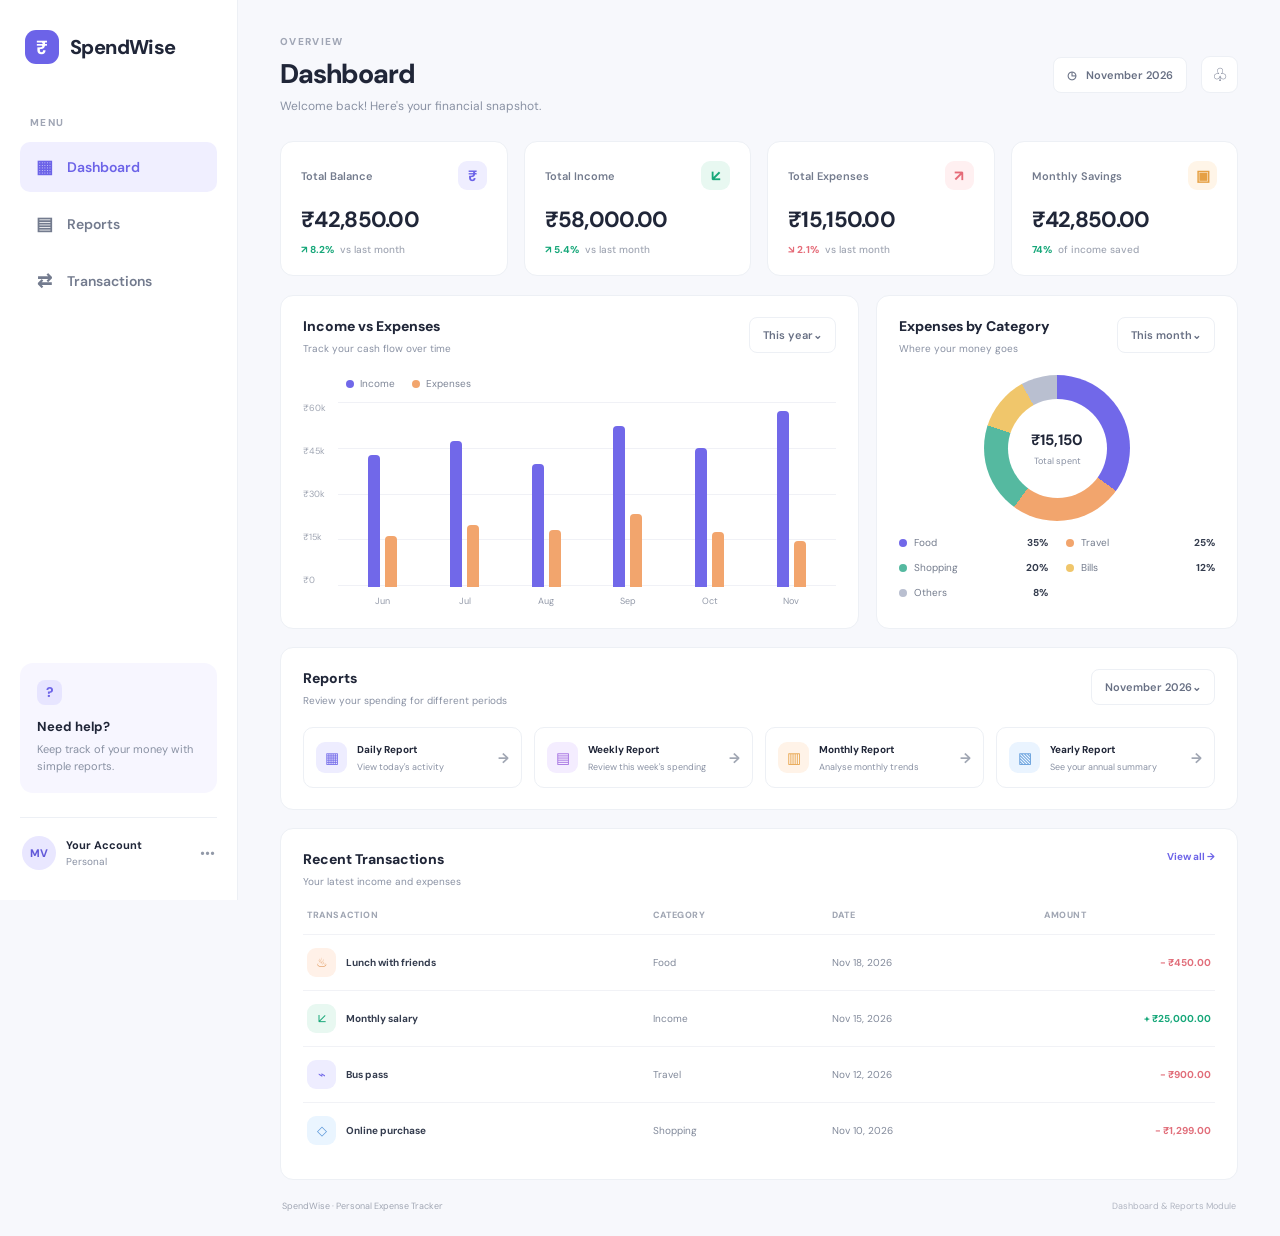
==== index.html @ 4d380991 "Mithun" ====
<!DOCTYPE html>
<html lang="en">
<head>
  <meta charset="UTF-8">
  <meta name="viewport" content="width=device-width, initial-scale=1.0">
  <title>Expense Tracker | Dashboard & Reports</title>
  <link rel="stylesheet" href="style.css">
</head>
<body>
  <div class="app">
    <aside class="sidebar">
      <div class="brand"><span class="brand-mark">₹</span><span>SpendWise</span></div>
      <p class="menu-label">MENU</p>
      <nav>
        <a class="nav-link active" href="#dashboard"><span>▦</span> Dashboard</a>
        <a class="nav-link" href="#reports"><span>▤</span> Reports</a>
        <a class="nav-link" href="#transactions"><span>⇄</span> Transactions</a>
      </nav>
      <div class="sidebar-bottom">
        <div class="help-card">
          <div class="help-icon">?</div>
          <strong>Need help?</strong>
          <p>Keep track of your money with simple reports.</p>
        </div>
        <div class="profile">
          <div class="avatar">MV</div>
          <div><strong>Your Account</strong><small>Personal</small></div>
          <span class="dots">•••</span>
        </div>
      </div>
    </aside>

    <main class="main" id="dashboard">
      <header class="topbar">
        <div>
          <p class="eyebrow">OVERVIEW</p>
          <h1>Dashboard</h1>
          <p class="subheading">Welcome back! Here's your financial snapshot.</p>
        </div>
        <div class="top-actions">
          <span class="date-chip">◷ &nbsp; November 2026</span>
          <div class="notification">♧</div>
        </div>
      </header>

      <section class="summary-grid">
        <article class="summary-card balance-card">
          <div class="card-heading"><span>Total Balance</span><span class="card-icon">₹</span></div>
          <h2>₹42,850.00</h2>
          <p class="positive">↗ 8.2% <span>vs last month</span></p>
        </article>
        <article class="summary-card">
          <div class="card-heading"><span>Total Income</span><span class="card-icon income-icon">↙</span></div>
          <h2>₹58,000.00</h2>
          <p class="positive">↗ 5.4% <span>vs last month</span></p>
        </article>
        <article class="summary-card">
          <div class="card-heading"><span>Total Expenses</span><span class="card-icon expense-icon">↗</span></div>
          <h2>₹15,150.00</h2>
          <p class="negative">↘ 2.1% <span>vs last month</span></p>
        </article>
        <article class="summary-card">
          <div class="card-heading"><span>Monthly Savings</span><span class="card-icon savings-icon">▣</span></div>
          <h2>₹42,850.00</h2>
          <p class="positive">74% <span>of income saved</span></p>
        </article>
      </section>

      <section class="content-grid">
        <article class="panel chart-panel">
          <div class="panel-header">
            <div><h3>Income vs Expenses</h3><p>Track your cash flow over time</p></div>
            <span class="select-chip">This year⌄</span>
          </div>
          <div class="legend"><span><i class="legend-dot income-dot"></i> Income</span><span><i class="legend-dot expense-dot"></i> Expenses</span></div>
          <div class="bar-chart" aria-label="Example monthly income and expenses bar chart">
            <div class="y-labels"><span>₹60k</span><span>₹45k</span><span>₹30k</span><span>₹15k</span><span>₹0</span></div>
            <div class="plot">
              <div class="grid-lines"><i></i><i></i><i></i><i></i><i></i></div>
              <div class="bars">
                <div class="month"><div class="bar-pair"><b style="height:72%"></b><b class="expense-bar" style="height:28%"></b></div><small>Jun</small></div>
                <div class="month"><div class="bar-pair"><b style="height:80%"></b><b class="expense-bar" style="height:34%"></b></div><small>Jul</small></div>
                <div class="month"><div class="bar-pair"><b style="height:67%"></b><b class="expense-bar" style="height:31%"></b></div><small>Aug</small></div>
                <div class="month"><div class="bar-pair"><b style="height:88%"></b><b class="expense-bar" style="height:40%"></b></div><small>Sep</small></div>
                <div class="month"><div class="bar-pair"><b style="height:76%"></b><b class="expense-bar" style="height:30%"></b></div><small>Oct</small></div>
                <div class="month"><div class="bar-pair"><b style="height:96%"></b><b class="expense-bar" style="height:25%"></b></div><small>Nov</small></div>
              </div>
            </div>
          </div>
        </article>

        <article class="panel category-panel" id="reports">
          <div class="panel-header"><div><h3>Expenses by Category</h3><p>Where your money goes</p></div><span class="select-chip">This month⌄</span></div>
          <div class="donut-wrap"><div class="donut"><div class="donut-center"><strong>₹15,150</strong><small>Total spent</small></div></div></div>
          <div class="category-list">
            <div><span><i class="category-dot food"></i> Food</span><strong>35%</strong></div>
            <div><span><i class="category-dot travel"></i> Travel</span><strong>25%</strong></div>
            <div><span><i class="category-dot shopping"></i> Shopping</span><strong>20%</strong></div>
            <div><span><i class="category-dot bills"></i> Bills</span><strong>12%</strong></div>
            <div><span><i class="category-dot other"></i> Others</span><strong>8%</strong></div>
          </div>
        </article>
      </section>

      <section class="panel reports-panel">
        <div class="panel-header">
          <div><h3>Reports</h3><p>Review your spending for different periods</p></div>
          <span class="select-chip">November 2026⌄</span>
        </div>
        <div class="report-grid">
          <div class="report-card"><span class="report-symbol">▦</span><div><strong>Daily Report</strong><small>View today's activity</small></div><b>→</b></div>
          <div class="report-card"><span class="report-symbol purple">▤</span><div><strong>Weekly Report</strong><small>Review this week's spending</small></div><b>→</b></div>
          <div class="report-card"><span class="report-symbol orange">▥</span><div><strong>Monthly Report</strong><small>Analyse monthly trends</small></div><b>→</b></div>
          <div class="report-card"><span class="report-symbol blue">▧</span><div><strong>Yearly Report</strong><small>See your annual summary</small></div><b>→</b></div>
        </div>
      </section>

      <section class="panel transactions-panel" id="transactions">
        <div class="panel-header">
          <div><h3>Recent Transactions</h3><p>Your latest income and expenses</p></div>
          <a href="#transactions" class="view-all">View all →</a>
        </div>
        <div class="transaction-table">
          <div class="table-row table-head"><span>TRANSACTION</span><span>CATEGORY</span><span>DATE</span><span>AMOUNT</span></div>
          <div class="table-row"><span class="transaction-name"><i class="transaction-icon food-bg">♨</i><b>Lunch with friends</b></span><span>Food</span><span>Nov 18, 2026</span><strong class="amount-out">- ₹450.00</strong></div>
          <div class="table-row"><span class="transaction-name"><i class="transaction-icon income-bg">↙</i><b>Monthly salary</b></span><span>Income</span><span>Nov 15, 2026</span><strong class="amount-in">+ ₹25,000.00</strong></div>
          <div class="table-row"><span class="transaction-name"><i class="transaction-icon travel-bg">⌁</i><b>Bus pass</b></span><span>Travel</span><span>Nov 12, 2026</span><strong class="amount-out">- ₹900.00</strong></div>
          <div class="table-row"><span class="transaction-name"><i class="transaction-icon shopping-bg">◇</i><b>Online purchase</b></span><span>Shopping</span><span>Nov 10, 2026</span><strong class="amount-out">- ₹1,299.00</strong></div>
        </div>
      </section>
      <footer>SpendWise · Personal Expense Tracker <span>Dashboard & Reports Module</span></footer>
    </main>
  </div>
</body>
</html>
---- style.css ----
@import url('https://fonts.googleapis.com/css2?family=DM+Sans:wght@400;500;600;700;800&display=swap');
:root{--ink:#202638;--muted:#8991a3;--line:#edf0f5;--purple:#6c63e8;--green:#16a779;--red:#e56b78;--bg:#f7f8fc}
*{box-sizing:border-box}body{margin:0;background:var(--bg);color:var(--ink);font-family:'DM Sans',Arial,sans-serif;font-size:14px}.app{min-height:100vh}.sidebar{position:fixed;inset:0 auto 0 0;width:238px;background:#fff;border-right:1px solid var(--line);padding:30px 20px;display:flex;flex-direction:column;z-index:2}.brand{display:flex;align-items:center;gap:11px;font-size:20px;font-weight:800;letter-spacing:-.6px;margin:0 0 52px 5px}.brand-mark{display:grid;place-items:center;width:34px;height:34px;border-radius:11px;background:#6c63e8;color:white;font-size:19px}.menu-label,.eyebrow{font-size:10px;font-weight:800;letter-spacing:1.3px;color:#a0a6b5}.menu-label{margin:0 0 13px 10px}.sidebar nav{display:grid;gap:7px}.nav-link{display:flex;align-items:center;gap:13px;padding:13px 14px;border-radius:10px;text-decoration:none;color:#737b8e;font-weight:600}.nav-link span{font-size:18px;width:20px;text-align:center}.nav-link.active{background:#f0efff;color:var(--purple)}.sidebar-bottom{margin-top:auto}.help-card{background:#f7f6ff;border-radius:13px;padding:17px;margin-bottom:24px}.help-icon{width:25px;height:25px;border-radius:8px;background:#e7e5ff;color:var(--purple);display:grid;place-items:center;font-weight:800;margin-bottom:12px}.help-card strong{font-size:13px}.help-card p{font-size:11px;color:var(--muted);line-height:1.6;margin:6px 0 0}.profile{display:flex;align-items:center;gap:10px;border-top:1px solid var(--line);padding:18px 2px 0}.avatar{width:34px;height:34px;background:#e9e7ff;color:#6259d9;border-radius:50%;display:grid;place-items:center;font-weight:800;font-size:11px}.profile strong,.profile small{display:block}.profile strong{font-size:11px}.profile small{font-size:10px;color:var(--muted);margin-top:3px}.dots{margin-left:auto;color:#9299a8}.main{margin-left:238px;padding:35px 42px 24px;max-width:1600px}.topbar{display:flex;justify-content:space-between;align-items:center;margin-bottom:27px}.eyebrow{margin:0 0 8px}.topbar h1{font-size:27px;letter-spacing:-1px;margin:0;font-weight:800}.subheading,.panel-header p{color:var(--muted);font-size:12px;margin:7px 0 0}.top-actions{display:flex;align-items:center;gap:14px}.date-chip,.select-chip{background:#fff;border:1px solid var(--line);border-radius:8px;padding:10px 13px;color:#687084;font-size:11px;font-weight:600}.notification{height:37px;width:37px;border:1px solid var(--line);background:white;border-radius:9px;display:grid;place-items:center;font-size:18px;color:#697187}.summary-grid{display:grid;grid-template-columns:repeat(4,1fr);gap:16px;margin-bottom:19px}.summary-card,.panel{background:#fff;border:1px solid var(--line);border-radius:13px}.summary-card{padding:19px 20px;min-width:0}.card-heading{display:flex;justify-content:space-between;align-items:center;color:#737b8d;font-size:11px;font-weight:600}.card-icon{display:grid;place-items:center;width:29px;height:29px;border-radius:9px;background:#efeeff;color:var(--purple);font-size:15px;font-weight:800}.income-icon{background:#e8f8f1;color:#18a779}.expense-icon{background:#fff0f1;color:#e56b78}.savings-icon{background:#fff5e8;color:#e6a044}.summary-card h2{font-size:22px;letter-spacing:-.7px;margin:15px 0 9px}.positive,.negative{font-size:10px;font-weight:700;color:var(--green);margin:0}.negative{color:var(--red)}.positive span,.negative span{color:#a0a6b3;font-weight:500;margin-left:4px}.content-grid{display:grid;grid-template-columns:1.6fr 1fr;gap:17px;margin-bottom:18px}.panel{padding:21px 22px}.panel-header{display:flex;justify-content:space-between;align-items:flex-start;gap:12px}.panel-header h3{font-size:14px;margin:0;font-weight:800}.panel-header p{font-size:10px}.legend{display:flex;gap:17px;margin:22px 0 12px 43px;font-size:10px;color:#7e8697}.legend span{display:flex;align-items:center;gap:6px}.legend-dot,.category-dot{width:8px;height:8px;border-radius:50%;display:inline-block}.income-dot{background:#7168e9}.expense-dot{background:#f2a56d}.bar-chart{height:205px;display:flex;gap:12px}.y-labels{display:flex;flex-direction:column;justify-content:space-between;color:#a0a6b3;font-size:9px;padding:0 0 21px}.plot{position:relative;flex:1}.grid-lines{position:absolute;inset:0 0 21px;display:flex;flex-direction:column;justify-content:space-between}.grid-lines i{height:1px;background:#f0f1f6}.bars{position:absolute;inset:0 4px 0;display:flex;justify-content:space-around;align-items:stretch}.month{width:13%;height:100%;display:flex;flex-direction:column;justify-content:flex-end;align-items:center;gap:8px}.bar-pair{height:calc(100% - 22px);display:flex;align-items:flex-end;gap:5px;width:100%;justify-content:center}.bar-pair b{display:block;width:12px;max-width:40%;background:#7168e9;border-radius:4px 4px 0 0;z-index:1}.bar-pair b.expense-bar{background:#f2a56d}.month small{font-size:9px;color:#9299a8}.donut-wrap{display:grid;place-items:center;padding:20px 0 15px}.donut{width:146px;height:146px;border-radius:50%;background:conic-gradient(#7168e9 0 35%,#f2a56d 35% 60%,#55b9a0 60% 80%,#f0c66b 80% 92%,#b9bfd0 92% 100%);display:grid;place-items:center;position:relative}.donut:before{content:"";position:absolute;width:99px;height:99px;border-radius:50%;background:#fff}.donut-center{z-index:1;text-align:center}.donut-center strong,.donut-center small{display:block}.donut-center strong{font-size:15px}.donut-center small{font-size:9px;color:var(--muted);margin-top:5px}.category-list{display:grid;grid-template-columns:1fr 1fr;gap:12px 18px}.category-list div,.category-list span{display:flex;align-items:center}.category-list div{justify-content:space-between;font-size:10px;color:#747c8d}.category-list span{gap:7px}.category-list strong{font-size:10px;color:#333b4d}.food{background:#7168e9}.travel{background:#f2a56d}.shopping{background:#55b9a0}.bills{background:#f0c66b}.other{background:#b9bfd0}.reports-panel{margin-bottom:18px}.report-grid{display:grid;grid-template-columns:repeat(4,1fr);gap:12px;margin-top:20px}.report-card{border:1px solid var(--line);border-radius:10px;padding:14px 12px;display:flex;align-items:center;gap:10px;min-width:0}.report-symbol{width:31px;height:31px;flex:none;border-radius:9px;background:#eeedff;color:#7168e9;display:grid;place-items:center;font-size:15px}.report-symbol.purple{background:#f4edff;color:#a16be0}.report-symbol.orange{background:#fff3e8;color:#e6a044}.report-symbol.blue{background:#eaf4ff;color:#5896d8}.report-card div{min-width:0}.report-card strong,.report-card small{display:block;white-space:nowrap}.report-card strong{font-size:10px}.report-card small{font-size:9px;color:var(--muted);margin-top:5px}.report-card>b{margin-left:auto;color:#a0a6b3;font-size:14px}.view-all{font-size:10px;font-weight:700;color:var(--purple);text-decoration:none}.transaction-table{margin-top:17px}.table-row{display:grid;grid-template-columns:2fr 1fr 1.2fr 1fr;align-items:center;gap:12px;padding:13px 4px;border-top:1px solid #f1f2f6;color:#81899a;font-size:10px}.table-head{font-size:9px;font-weight:800;letter-spacing:.6px;color:#a0a6b3;border-top:0;padding-top:4px}.transaction-name{display:flex;align-items:center;gap:10px;color:#343c4e}.transaction-name b{font-size:10px}.transaction-icon{width:29px;height:29px;border-radius:9px;display:grid;place-items:center;font-style:normal;font-size:13px}.food-bg{background:#fff1e8;color:#df985c}.income-bg{background:#e8f8f1;color:#18a779}.travel-bg{background:#eeedff;color:#7168e9}.shopping-bg{background:#eaf5ff;color:#5896d8}.amount-out,.amount-in{text-align:right;font-size:10px;color:#e16e7a}.amount-in{color:#16a779}footer{display:flex;justify-content:space-between;color:#a0a6b3;font-size:9px;padding:20px 2px 0}footer span{color:#b0b5c1}
@media(max-width:1100px){.main{padding:28px 24px}.sidebar{width:205px}.main{margin-left:205px}.summary-grid{grid-template-columns:repeat(2,1fr)}.report-grid{grid-template-columns:repeat(2,1fr)}}
@media(max-width:760px){.sidebar{position:static;width:auto;height:auto;padding:15px 18px;display:block;border-right:0;border-bottom:1px solid var(--line)}.brand{margin:0}.menu-label,.sidebar-bottom{display:none}.sidebar nav{display:flex;gap:5px;margin-top:14px;overflow:auto}.nav-link{padding:9px 11px;white-space:nowrap;font-size:11px}.main{margin:0;padding:24px 15px}.topbar{align-items:flex-start}.topbar h1{font-size:23px}.top-actions{gap:6px}.date-chip{font-size:9px;padding:9px}.notification{display:none}.summary-grid{gap:10px}.summary-card{padding:14px}.summary-card h2{font-size:17px}.content-grid{grid-template-columns:1fr}.report-grid{grid-template-columns:1fr 1fr}.panel{padding:17px 14px}.table-row{grid-template-columns:1.7fr .8fr 1fr;gap:7px}.table-row>*:nth-child(3){display:none}.table-head span:nth-child(3){display:none}.transaction-name b{font-size:9px}.amount-out,.amount-in{font-size:9px}footer{gap:10px;flex-wrap:wrap}}
@media(max-width:390px){.report-grid{grid-template-columns:1fr}.summary-card h2{font-size:15px}.card-heading{font-size:10px}}
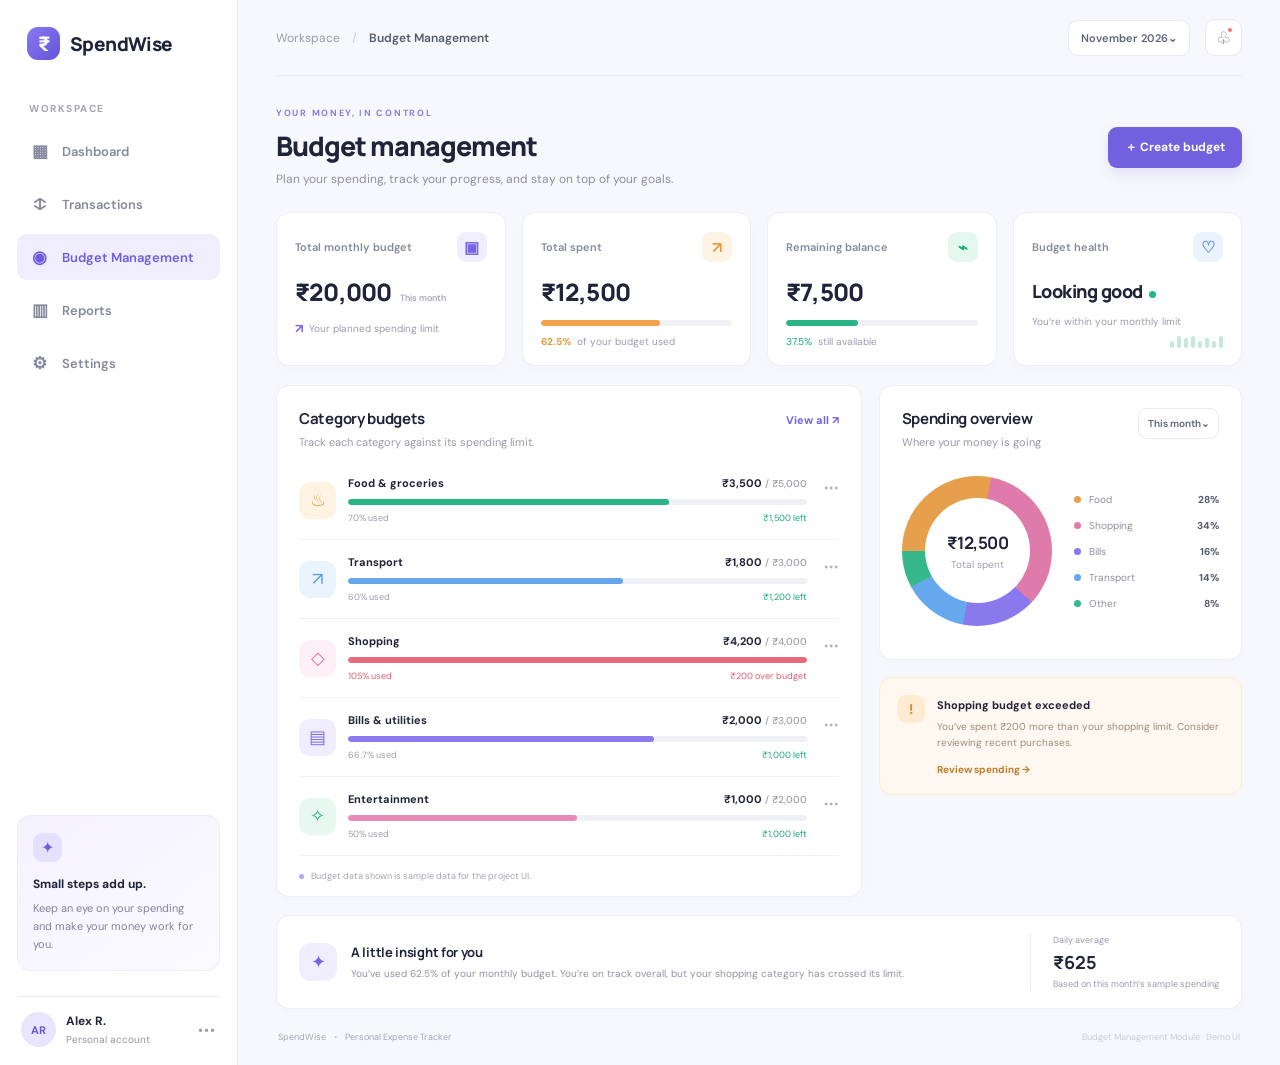
==== commit 06301658: "arunzz" ====
--- a/index.html
+++ b/index.html
@@ -3,132 +3,137 @@
 <head>
   <meta charset="UTF-8">
   <meta name="viewport" content="width=device-width, initial-scale=1.0">
-  <title>Expense Tracker | Dashboard & Reports</title>
+  <title>Budget Management | Personal Expense Tracker</title>
   <link rel="stylesheet" href="style.css">
 </head>
 <body>
-  <div class="app">
+  <div class="app-shell">
     <aside class="sidebar">
-      <div class="brand"><span class="brand-mark">₹</span><span>SpendWise</span></div>
-      <p class="menu-label">MENU</p>
+      <div class="brand"><span class="brand-icon">₹</span><span>SpendWise</span></div>
+      <p class="nav-label">WORKSPACE</p>
       <nav>
-        <a class="nav-link active" href="#dashboard"><span>▦</span> Dashboard</a>
-        <a class="nav-link" href="#reports"><span>▤</span> Reports</a>
-        <a class="nav-link" href="#transactions"><span>⇄</span> Transactions</a>
+        <a href="#" class="nav-item"><span>▦</span> Dashboard</a>
+        <a href="#" class="nav-item"><span>↕</span> Transactions</a>
+        <a href="#" class="nav-item active"><span>◉</span> Budget Management</a>
+        <a href="#" class="nav-item"><span>▥</span> Reports</a>
+        <a href="#" class="nav-item"><span>⚙</span> Settings</a>
       </nav>
-      <div class="sidebar-bottom">
-        <div class="help-card">
-          <div class="help-icon">?</div>
-          <strong>Need help?</strong>
-          <p>Keep track of your money with simple reports.</p>
-        </div>
-        <div class="profile">
-          <div class="avatar">MV</div>
-          <div><strong>Your Account</strong><small>Personal</small></div>
-          <span class="dots">•••</span>
-        </div>
+      <div class="sidebar-note">
+        <div class="note-icon">✦</div>
+        <strong>Small steps add up.</strong>
+        <p>Keep an eye on your spending and make your money work for you.</p>
+      </div>
+      <div class="profile">
+        <div class="avatar">AR</div>
+        <div><strong>Alex R.</strong><small>Personal account</small></div>
+        <span class="dots">•••</span>
       </div>
     </aside>
 
-    <main class="main" id="dashboard">
+    <main class="main-content">
       <header class="topbar">
-        <div>
-          <p class="eyebrow">OVERVIEW</p>
-          <h1>Dashboard</h1>
-          <p class="subheading">Welcome back! Here's your financial snapshot.</p>
-        </div>
-        <div class="top-actions">
-          <span class="date-chip">◷ &nbsp; November 2026</span>
-          <div class="notification">♧</div>
-        </div>
+        <div class="breadcrumb">Workspace <span>/</span> <strong>Budget Management</strong></div>
+        <div class="top-actions"><span class="month-chip">November 2026⌄</span><button class="icon-button" aria-label="Notifications">♧<i></i></button></div>
       </header>
 
+      <section class="page-heading">
+        <div>
+          <p class="eyebrow">YOUR MONEY, IN CONTROL</p>
+          <h1>Budget management</h1>
+          <p class="subheading">Plan your spending, track your progress, and stay on top of your goals.</p>
+        </div>
+        <button class="primary-button" type="button">＋ Create budget</button>
+      </section>
+
       <section class="summary-grid">
-        <article class="summary-card balance-card">
-          <div class="card-heading"><span>Total Balance</span><span class="card-icon">₹</span></div>
-          <h2>₹42,850.00</h2>
-          <p class="positive">↗ 8.2% <span>vs last month</span></p>
+        <article class="summary-card total-card">
+          <div class="card-top"><span>Total monthly budget</span><span class="metric-icon purple">▣</span></div>
+          <div class="metric">₹20,000 <span class="trend neutral">This month</span></div>
+          <div class="metric-foot"><span class="mini-line purple-line">↗</span> Your planned spending limit</div>
         </article>
         <article class="summary-card">
-          <div class="card-heading"><span>Total Income</span><span class="card-icon income-icon">↙</span></div>
-          <h2>₹58,000.00</h2>
-          <p class="positive">↗ 5.4% <span>vs last month</span></p>
+          <div class="card-top"><span>Total spent</span><span class="metric-icon orange">↗</span></div>
+          <div class="metric">₹12,500</div>
+          <div class="progress-track"><div class="progress-fill orange-fill" style="width:62.5%"></div></div>
+          <div class="metric-foot"><span class="orange-text">62.5%</span> of your budget used</div>
         </article>
         <article class="summary-card">
-          <div class="card-heading"><span>Total Expenses</span><span class="card-icon expense-icon">↗</span></div>
-          <h2>₹15,150.00</h2>
-          <p class="negative">↘ 2.1% <span>vs last month</span></p>
+          <div class="card-top"><span>Remaining balance</span><span class="metric-icon green">⌁</span></div>
+          <div class="metric">₹7,500</div>
+          <div class="progress-track"><div class="progress-fill green-fill" style="width:37.5%"></div></div>
+          <div class="metric-foot"><span class="green-text">37.5%</span> still available</div>
         </article>
         <article class="summary-card">
-          <div class="card-heading"><span>Monthly Savings</span><span class="card-icon savings-icon">▣</span></div>
-          <h2>₹42,850.00</h2>
-          <p class="positive">74% <span>of income saved</span></p>
+          <div class="card-top"><span>Budget health</span><span class="metric-icon blue">♡</span></div>
+          <div class="metric health-metric">Looking good <span class="health-dot"></span></div>
+          <div class="metric-foot">You’re within your monthly limit</div>
+          <div class="health-decoration"><span></span><span></span><span></span><span></span><span></span><span></span><span></span><span></span></div>
         </article>
       </section>
 
       <section class="content-grid">
-        <article class="panel chart-panel">
-          <div class="panel-header">
-            <div><h3>Income vs Expenses</h3><p>Track your cash flow over time</p></div>
-            <span class="select-chip">This year⌄</span>
+        <article class="panel budgets-panel">
+          <div class="panel-heading">
+            <div><h2>Category budgets</h2><p>Track each category against its spending limit.</p></div>
+            <button class="text-button" type="button">View all ↗</button>
           </div>
-          <div class="legend"><span><i class="legend-dot income-dot"></i> Income</span><span><i class="legend-dot expense-dot"></i> Expenses</span></div>
-          <div class="bar-chart" aria-label="Example monthly income and expenses bar chart">
-            <div class="y-labels"><span>₹60k</span><span>₹45k</span><span>₹30k</span><span>₹15k</span><span>₹0</span></div>
-            <div class="plot">
-              <div class="grid-lines"><i></i><i></i><i></i><i></i><i></i></div>
-              <div class="bars">
-                <div class="month"><div class="bar-pair"><b style="height:72%"></b><b class="expense-bar" style="height:28%"></b></div><small>Jun</small></div>
-                <div class="month"><div class="bar-pair"><b style="height:80%"></b><b class="expense-bar" style="height:34%"></b></div><small>Jul</small></div>
-                <div class="month"><div class="bar-pair"><b style="height:67%"></b><b class="expense-bar" style="height:31%"></b></div><small>Aug</small></div>
-                <div class="month"><div class="bar-pair"><b style="height:88%"></b><b class="expense-bar" style="height:40%"></b></div><small>Sep</small></div>
-                <div class="month"><div class="bar-pair"><b style="height:76%"></b><b class="expense-bar" style="height:30%"></b></div><small>Oct</small></div>
-                <div class="month"><div class="bar-pair"><b style="height:96%"></b><b class="expense-bar" style="height:25%"></b></div><small>Nov</small></div>
+          <div class="budget-list">
+            <div class="budget-row">
+              <div class="category-icon food">♨</div>
+              <div class="budget-details"><div class="budget-title"><strong>Food & groceries</strong><span>₹3,500 <small>/ ₹5,000</small></span></div><div class="progress-track"><div class="progress-fill green-fill" style="width:70%"></div></div><div class="budget-foot"><span>70% used</span><span class="green-text">₹1,500 left</span></div></div>
+              <button class="more-button" aria-label="More options for food budget">•••</button>
+            </div>
+            <div class="budget-row">
+              <div class="category-icon travel">↗</div>
+              <div class="budget-details"><div class="budget-title"><strong>Transport</strong><span>₹1,800 <small>/ ₹3,000</small></span></div><div class="progress-track"><div class="progress-fill blue-fill" style="width:60%"></div></div><div class="budget-foot"><span>60% used</span><span class="green-text">₹1,200 left</span></div></div>
+              <button class="more-button" aria-label="More options for transport budget">•••</button>
+            </div>
+            <div class="budget-row">
+              <div class="category-icon shopping">◇</div>
+              <div class="budget-details"><div class="budget-title"><strong>Shopping</strong><span>₹4,200 <small>/ ₹4,000</small></span></div><div class="progress-track"><div class="progress-fill red-fill" style="width:100%"></div></div><div class="budget-foot"><span class="red-text">105% used</span><span class="red-text">₹200 over budget</span></div></div>
+              <button class="more-button" aria-label="More options for shopping budget">•••</button>
+            </div>
+            <div class="budget-row">
+              <div class="category-icon bills">▤</div>
+              <div class="budget-details"><div class="budget-title"><strong>Bills & utilities</strong><span>₹2,000 <small>/ ₹3,000</small></span></div><div class="progress-track"><div class="progress-fill purple-fill" style="width:66.7%"></div></div><div class="budget-foot"><span>66.7% used</span><span class="green-text">₹1,000 left</span></div></div>
+              <button class="more-button" aria-label="More options for bills budget">•••</button>
+            </div>
+            <div class="budget-row">
+              <div class="category-icon fun">✧</div>
+              <div class="budget-details"><div class="budget-title"><strong>Entertainment</strong><span>₹1,000 <small>/ ₹2,000</small></span></div><div class="progress-track"><div class="progress-fill pink-fill" style="width:50%"></div></div><div class="budget-foot"><span>50% used</span><span class="green-text">₹1,000 left</span></div></div>
+              <button class="more-button" aria-label="More options for entertainment budget">•••</button>
+            </div>
+          </div>
+          <div class="panel-footer"><span class="footer-dot"></span> Budget data shown is sample data for the project UI.</div>
+        </article>
+
+        <div class="right-column">
+          <article class="panel spending-panel">
+            <div class="panel-heading"><div><h2>Spending overview</h2><p>Where your money is going</p></div><button class="select-chip" type="button">This month⌄</button></div>
+            <div class="chart-wrap">
+              <div class="donut"><div class="donut-center"><strong>₹12,500</strong><span>Total spent</span></div></div>
+              <div class="legend">
+                <div><i class="legend-dot dot-food"></i><span>Food</span><strong>28%</strong></div>
+                <div><i class="legend-dot dot-shopping"></i><span>Shopping</span><strong>34%</strong></div>
+                <div><i class="legend-dot dot-bills"></i><span>Bills</span><strong>16%</strong></div>
+                <div><i class="legend-dot dot-travel"></i><span>Transport</span><strong>14%</strong></div>
+                <div><i class="legend-dot dot-other"></i><span>Other</span><strong>8%</strong></div>
               </div>
             </div>
-          </div>
-        </article>
-
-        <article class="panel category-panel" id="reports">
-          <div class="panel-header"><div><h3>Expenses by Category</h3><p>Where your money goes</p></div><span class="select-chip">This month⌄</span></div>
-          <div class="donut-wrap"><div class="donut"><div class="donut-center"><strong>₹15,150</strong><small>Total spent</small></div></div></div>
-          <div class="category-list">
-            <div><span><i class="category-dot food"></i> Food</span><strong>35%</strong></div>
-            <div><span><i class="category-dot travel"></i> Travel</span><strong>25%</strong></div>
-            <div><span><i class="category-dot shopping"></i> Shopping</span><strong>20%</strong></div>
-            <div><span><i class="category-dot bills"></i> Bills</span><strong>12%</strong></div>
-            <div><span><i class="category-dot other"></i> Others</span><strong>8%</strong></div>
-          </div>
-        </article>
-      </section>
-
-      <section class="panel reports-panel">
-        <div class="panel-header">
-          <div><h3>Reports</h3><p>Review your spending for different periods</p></div>
-          <span class="select-chip">November 2026⌄</span>
-        </div>
-        <div class="report-grid">
-          <div class="report-card"><span class="report-symbol">▦</span><div><strong>Daily Report</strong><small>View today's activity</small></div><b>→</b></div>
-          <div class="report-card"><span class="report-symbol purple">▤</span><div><strong>Weekly Report</strong><small>Review this week's spending</small></div><b>→</b></div>
-          <div class="report-card"><span class="report-symbol orange">▥</span><div><strong>Monthly Report</strong><small>Analyse monthly trends</small></div><b>→</b></div>
-          <div class="report-card"><span class="report-symbol blue">▧</span><div><strong>Yearly Report</strong><small>See your annual summary</small></div><b>→</b></div>
+          </article>
+          <article class="alert-card">
+            <div class="alert-symbol">!</div>
+            <div><strong>Shopping budget exceeded</strong><p>You’ve spent ₹200 more than your shopping limit. Consider reviewing recent purchases.</p><a href="#">Review spending →</a></div>
+          </article>
         </div>
       </section>
 
-      <section class="panel transactions-panel" id="transactions">
-        <div class="panel-header">
-          <div><h3>Recent Transactions</h3><p>Your latest income and expenses</p></div>
-          <a href="#transactions" class="view-all">View all →</a>
-        </div>
-        <div class="transaction-table">
-          <div class="table-row table-head"><span>TRANSACTION</span><span>CATEGORY</span><span>DATE</span><span>AMOUNT</span></div>
-          <div class="table-row"><span class="transaction-name"><i class="transaction-icon food-bg">♨</i><b>Lunch with friends</b></span><span>Food</span><span>Nov 18, 2026</span><strong class="amount-out">- ₹450.00</strong></div>
-          <div class="table-row"><span class="transaction-name"><i class="transaction-icon income-bg">↙</i><b>Monthly salary</b></span><span>Income</span><span>Nov 15, 2026</span><strong class="amount-in">+ ₹25,000.00</strong></div>
-          <div class="table-row"><span class="transaction-name"><i class="transaction-icon travel-bg">⌁</i><b>Bus pass</b></span><span>Travel</span><span>Nov 12, 2026</span><strong class="amount-out">- ₹900.00</strong></div>
-          <div class="table-row"><span class="transaction-name"><i class="transaction-icon shopping-bg">◇</i><b>Online purchase</b></span><span>Shopping</span><span>Nov 10, 2026</span><strong class="amount-out">- ₹1,299.00</strong></div>
-        </div>
+      <section class="panel tips-panel">
+        <div class="tips-icon">✦</div>
+        <div class="tips-copy"><h2>A little insight for you</h2><p>You’ve used 62.5% of your monthly budget. You’re on track overall, but your shopping category has crossed its limit.</p></div>
+        <div class="tips-stat"><span>Daily average</span><strong>₹625</strong><small>Based on this month’s sample spending</small></div>
       </section>
-      <footer>SpendWise · Personal Expense Tracker <span>Dashboard & Reports Module</span></footer>
+      <footer>SpendWise <span>•</span> Personal Expense Tracker <span class="footer-right">Budget Management Module · Demo UI</span></footer>
     </main>
   </div>
 </body>
--- a/style.css
+++ b/style.css
@@ -1,6 +1,119 @@
-@import url('https://fonts.googleapis.com/css2?family=DM+Sans:wght@400;500;600;700;800&display=swap');
-:root{--ink:#202638;--muted:#8991a3;--line:#edf0f5;--purple:#6c63e8;--green:#16a779;--red:#e56b78;--bg:#f7f8fc}
-*{box-sizing:border-box}body{margin:0;background:var(--bg);color:var(--ink);font-family:'DM Sans',Arial,sans-serif;font-size:14px}.app{min-height:100vh}.sidebar{position:fixed;inset:0 auto 0 0;width:238px;background:#fff;border-right:1px solid var(--line);padding:30px 20px;display:flex;flex-direction:column;z-index:2}.brand{display:flex;align-items:center;gap:11px;font-size:20px;font-weight:800;letter-spacing:-.6px;margin:0 0 52px 5px}.brand-mark{display:grid;place-items:center;width:34px;height:34px;border-radius:11px;background:#6c63e8;color:white;font-size:19px}.menu-label,.eyebrow{font-size:10px;font-weight:800;letter-spacing:1.3px;color:#a0a6b5}.menu-label{margin:0 0 13px 10px}.sidebar nav{display:grid;gap:7px}.nav-link{display:flex;align-items:center;gap:13px;padding:13px 14px;border-radius:10px;text-decoration:none;color:#737b8e;font-weight:600}.nav-link span{font-size:18px;width:20px;text-align:center}.nav-link.active{background:#f0efff;color:var(--purple)}.sidebar-bottom{margin-top:auto}.help-card{background:#f7f6ff;border-radius:13px;padding:17px;margin-bottom:24px}.help-icon{width:25px;height:25px;border-radius:8px;background:#e7e5ff;color:var(--purple);display:grid;place-items:center;font-weight:800;margin-bottom:12px}.help-card strong{font-size:13px}.help-card p{font-size:11px;color:var(--muted);line-height:1.6;margin:6px 0 0}.profile{display:flex;align-items:center;gap:10px;border-top:1px solid var(--line);padding:18px 2px 0}.avatar{width:34px;height:34px;background:#e9e7ff;color:#6259d9;border-radius:50%;display:grid;place-items:center;font-weight:800;font-size:11px}.profile strong,.profile small{display:block}.profile strong{font-size:11px}.profile small{font-size:10px;color:var(--muted);margin-top:3px}.dots{margin-left:auto;color:#9299a8}.main{margin-left:238px;padding:35px 42px 24px;max-width:1600px}.topbar{display:flex;justify-content:space-between;align-items:center;margin-bottom:27px}.eyebrow{margin:0 0 8px}.topbar h1{font-size:27px;letter-spacing:-1px;margin:0;font-weight:800}.subheading,.panel-header p{color:var(--muted);font-size:12px;margin:7px 0 0}.top-actions{display:flex;align-items:center;gap:14px}.date-chip,.select-chip{background:#fff;border:1px solid var(--line);border-radius:8px;padding:10px 13px;color:#687084;font-size:11px;font-weight:600}.notification{height:37px;width:37px;border:1px solid var(--line);background:white;border-radius:9px;display:grid;place-items:center;font-size:18px;color:#697187}.summary-grid{display:grid;grid-template-columns:repeat(4,1fr);gap:16px;margin-bottom:19px}.summary-card,.panel{background:#fff;border:1px solid var(--line);border-radius:13px}.summary-card{padding:19px 20px;min-width:0}.card-heading{display:flex;justify-content:space-between;align-items:center;color:#737b8d;font-size:11px;font-weight:600}.card-icon{display:grid;place-items:center;width:29px;height:29px;border-radius:9px;background:#efeeff;color:var(--purple);font-size:15px;font-weight:800}.income-icon{background:#e8f8f1;color:#18a779}.expense-icon{background:#fff0f1;color:#e56b78}.savings-icon{background:#fff5e8;color:#e6a044}.summary-card h2{font-size:22px;letter-spacing:-.7px;margin:15px 0 9px}.positive,.negative{font-size:10px;font-weight:700;color:var(--green);margin:0}.negative{color:var(--red)}.positive span,.negative span{color:#a0a6b3;font-weight:500;margin-left:4px}.content-grid{display:grid;grid-template-columns:1.6fr 1fr;gap:17px;margin-bottom:18px}.panel{padding:21px 22px}.panel-header{display:flex;justify-content:space-between;align-items:flex-start;gap:12px}.panel-header h3{font-size:14px;margin:0;font-weight:800}.panel-header p{font-size:10px}.legend{display:flex;gap:17px;margin:22px 0 12px 43px;font-size:10px;color:#7e8697}.legend span{display:flex;align-items:center;gap:6px}.legend-dot,.category-dot{width:8px;height:8px;border-radius:50%;display:inline-block}.income-dot{background:#7168e9}.expense-dot{background:#f2a56d}.bar-chart{height:205px;display:flex;gap:12px}.y-labels{display:flex;flex-direction:column;justify-content:space-between;color:#a0a6b3;font-size:9px;padding:0 0 21px}.plot{position:relative;flex:1}.grid-lines{position:absolute;inset:0 0 21px;display:flex;flex-direction:column;justify-content:space-between}.grid-lines i{height:1px;background:#f0f1f6}.bars{position:absolute;inset:0 4px 0;display:flex;justify-content:space-around;align-items:stretch}.month{width:13%;height:100%;display:flex;flex-direction:column;justify-content:flex-end;align-items:center;gap:8px}.bar-pair{height:calc(100% - 22px);display:flex;align-items:flex-end;gap:5px;width:100%;justify-content:center}.bar-pair b{display:block;width:12px;max-width:40%;background:#7168e9;border-radius:4px 4px 0 0;z-index:1}.bar-pair b.expense-bar{background:#f2a56d}.month small{font-size:9px;color:#9299a8}.donut-wrap{display:grid;place-items:center;padding:20px 0 15px}.donut{width:146px;height:146px;border-radius:50%;background:conic-gradient(#7168e9 0 35%,#f2a56d 35% 60%,#55b9a0 60% 80%,#f0c66b 80% 92%,#b9bfd0 92% 100%);display:grid;place-items:center;position:relative}.donut:before{content:"";position:absolute;width:99px;height:99px;border-radius:50%;background:#fff}.donut-center{z-index:1;text-align:center}.donut-center strong,.donut-center small{display:block}.donut-center strong{font-size:15px}.donut-center small{font-size:9px;color:var(--muted);margin-top:5px}.category-list{display:grid;grid-template-columns:1fr 1fr;gap:12px 18px}.category-list div,.category-list span{display:flex;align-items:center}.category-list div{justify-content:space-between;font-size:10px;color:#747c8d}.category-list span{gap:7px}.category-list strong{font-size:10px;color:#333b4d}.food{background:#7168e9}.travel{background:#f2a56d}.shopping{background:#55b9a0}.bills{background:#f0c66b}.other{background:#b9bfd0}.reports-panel{margin-bottom:18px}.report-grid{display:grid;grid-template-columns:repeat(4,1fr);gap:12px;margin-top:20px}.report-card{border:1px solid var(--line);border-radius:10px;padding:14px 12px;display:flex;align-items:center;gap:10px;min-width:0}.report-symbol{width:31px;height:31px;flex:none;border-radius:9px;background:#eeedff;color:#7168e9;display:grid;place-items:center;font-size:15px}.report-symbol.purple{background:#f4edff;color:#a16be0}.report-symbol.orange{background:#fff3e8;color:#e6a044}.report-symbol.blue{background:#eaf4ff;color:#5896d8}.report-card div{min-width:0}.report-card strong,.report-card small{display:block;white-space:nowrap}.report-card strong{font-size:10px}.report-card small{font-size:9px;color:var(--muted);margin-top:5px}.report-card>b{margin-left:auto;color:#a0a6b3;font-size:14px}.view-all{font-size:10px;font-weight:700;color:var(--purple);text-decoration:none}.transaction-table{margin-top:17px}.table-row{display:grid;grid-template-columns:2fr 1fr 1.2fr 1fr;align-items:center;gap:12px;padding:13px 4px;border-top:1px solid #f1f2f6;color:#81899a;font-size:10px}.table-head{font-size:9px;font-weight:800;letter-spacing:.6px;color:#a0a6b3;border-top:0;padding-top:4px}.transaction-name{display:flex;align-items:center;gap:10px;color:#343c4e}.transaction-name b{font-size:10px}.transaction-icon{width:29px;height:29px;border-radius:9px;display:grid;place-items:center;font-style:normal;font-size:13px}.food-bg{background:#fff1e8;color:#df985c}.income-bg{background:#e8f8f1;color:#18a779}.travel-bg{background:#eeedff;color:#7168e9}.shopping-bg{background:#eaf5ff;color:#5896d8}.amount-out,.amount-in{text-align:right;font-size:10px;color:#e16e7a}.amount-in{color:#16a779}footer{display:flex;justify-content:space-between;color:#a0a6b3;font-size:9px;padding:20px 2px 0}footer span{color:#b0b5c1}
-@media(max-width:1100px){.main{padding:28px 24px}.sidebar{width:205px}.main{margin-left:205px}.summary-grid{grid-template-columns:repeat(2,1fr)}.report-grid{grid-template-columns:repeat(2,1fr)}}
-@media(max-width:760px){.sidebar{position:static;width:auto;height:auto;padding:15px 18px;display:block;border-right:0;border-bottom:1px solid var(--line)}.brand{margin:0}.menu-label,.sidebar-bottom{display:none}.sidebar nav{display:flex;gap:5px;margin-top:14px;overflow:auto}.nav-link{padding:9px 11px;white-space:nowrap;font-size:11px}.main{margin:0;padding:24px 15px}.topbar{align-items:flex-start}.topbar h1{font-size:23px}.top-actions{gap:6px}.date-chip{font-size:9px;padding:9px}.notification{display:none}.summary-grid{gap:10px}.summary-card{padding:14px}.summary-card h2{font-size:17px}.content-grid{grid-template-columns:1fr}.report-grid{grid-template-columns:1fr 1fr}.panel{padding:17px 14px}.table-row{grid-template-columns:1.7fr .8fr 1fr;gap:7px}.table-row>*:nth-child(3){display:none}.table-head span:nth-child(3){display:none}.transaction-name b{font-size:9px}.amount-out,.amount-in{font-size:9px}footer{gap:10px;flex-wrap:wrap}}
-@media(max-width:390px){.report-grid{grid-template-columns:1fr}.summary-card h2{font-size:15px}.card-heading{font-size:10px}}
+@import url('https://fonts.googleapis.com/css2?family=DM+Sans:wght@400;500;600;700&family=Manrope:wght@400;500;600;700;800&display=swap');
+
+:root {
+  --ink: #20243a;
+  --muted: #85899d;
+  --line: #ececf3;
+  --surface: #ffffff;
+  --page: #f7f8fc;
+  --purple: #7564e8;
+  --green: #24a879;
+  --orange: #f2a34a;
+  --red: #e65f72;
+}
+* { box-sizing: border-box; }
+body { margin: 0; background: var(--page); color: var(--ink); font-family: 'DM Sans', sans-serif; font-size: 14px; }
+button { font: inherit; cursor: pointer; }
+.app-shell { min-height: 100vh; display: flex; }
+.sidebar { width: 238px; background: #fff; border-right: 1px solid var(--line); padding: 27px 17px 18px; display: flex; flex-direction: column; flex-shrink: 0; }
+.brand { display: flex; align-items: center; gap: 10px; padding: 0 10px; font-family: Manrope, sans-serif; font-size: 19px; font-weight: 800; letter-spacing: -.6px; }
+.brand-icon { display: grid; place-items: center; width: 33px; height: 33px; border-radius: 11px; color: #fff; background: linear-gradient(135deg, #8a79f1, #6254d9); font-size: 20px; }
+.nav-label { margin: 42px 12px 13px; color: #a2a5b5; font-size: 10px; font-weight: 700; letter-spacing: 1.5px; }
+nav { display: grid; gap: 7px; }
+.nav-item { display: flex; align-items: center; gap: 13px; color: #85899c; text-decoration: none; padding: 12px 13px; border-radius: 10px; font-size: 13px; font-weight: 600; }
+.nav-item span { width: 19px; text-align: center; font-size: 17px; }
+.nav-item.active { color: #6d5de0; background: #f0edff; }
+.sidebar-note { margin-top: auto; margin-bottom: 25px; padding: 17px 15px; border-radius: 13px; background: linear-gradient(145deg, #f5f2ff, #fbfaff); border: 1px solid #eeeaff; }
+.note-icon { display: grid; place-items: center; width: 29px; height: 29px; border-radius: 9px; background: #e6e0ff; color: #6f5bdf; margin-bottom: 12px; font-size: 16px; }
+.sidebar-note strong { font-size: 12px; }
+.sidebar-note p { margin: 7px 0 0; font-size: 11px; line-height: 1.65; color: #85839b; }
+.profile { display: flex; align-items: center; gap: 10px; padding: 15px 4px 0; border-top: 1px solid var(--line); }
+.avatar { width: 35px; height: 35px; display: grid; place-items: center; background: #e9e5ff; color: #6557d4; border-radius: 50%; font-weight: 700; font-size: 11px; }
+.profile strong, .profile small { display: block; }
+.profile strong { font-size: 12px; }
+.profile small { color: #9295a7; font-size: 10px; margin-top: 4px; }
+.dots { margin-left: auto; color: #9a9daf; letter-spacing: 1px; }
+.main-content { min-width: 0; flex: 1; padding: 0 38px 22px; max-width: 1700px; margin: 0 auto; }
+.topbar { height: 76px; display: flex; justify-content: space-between; align-items: center; border-bottom: 1px solid #edecf4; }
+.breadcrumb { color: #9a9caf; font-size: 12px; }
+.breadcrumb span { margin: 0 9px; color: #c8c9d4; }
+.breadcrumb strong { color: #555a70; font-weight: 600; }
+.top-actions { display: flex; align-items: center; gap: 15px; }
+.month-chip, .select-chip { border: 1px solid #e9e9f1; background: #fff; color: #5f6378; padding: 10px 12px; border-radius: 9px; font-size: 11px; font-weight: 600; }
+.icon-button { position: relative; background: #fff; border: 1px solid #e9e9f1; border-radius: 10px; width: 37px; height: 37px; color: #74788d; font-size: 17px; }
+.icon-button i { position: absolute; top: 7px; right: 8px; width: 6px; height: 6px; border-radius: 50%; background: #ed7184; border: 1px solid #fff; }
+.page-heading { display: flex; justify-content: space-between; align-items: center; padding: 31px 0 25px; gap: 20px; }
+.eyebrow { font-size: 9px; font-weight: 700; letter-spacing: 1.7px; color: #8b7ce7; margin: 0 0 8px; }
+h1, h2, p { margin-top: 0; }
+h1 { font-family: Manrope, sans-serif; font-size: clamp(23px, 2.1vw, 30px); letter-spacing: -1px; margin-bottom: 7px; font-weight: 800; }
+.subheading { color: #8b8fa2; margin: 0; font-size: 12px; }
+.primary-button { border: 0; border-radius: 9px; padding: 12px 17px; background: #7161df; color: #fff; box-shadow: 0 6px 13px #7161df26; font-size: 12px; font-weight: 700; white-space: nowrap; }
+.summary-grid { display: grid; grid-template-columns: repeat(4, minmax(0, 1fr)); gap: 16px; }
+.summary-card, .panel { background: var(--surface); border: 1px solid #eeeef5; border-radius: 13px; box-shadow: 0 3px 12px #252b4a04; }
+.summary-card { padding: 19px 18px 17px; min-height: 142px; position: relative; overflow: hidden; }
+.card-top { display: flex; justify-content: space-between; align-items: center; color: #85899d; font-size: 11px; font-weight: 600; gap: 5px; }
+.metric-icon { width: 30px; height: 30px; display: grid; place-items: center; border-radius: 9px; font-size: 16px; flex-shrink: 0; }
+.purple { color: #7766e4; background: #f0edff; }.orange { color: #e69b40; background: #fff3e4; }.green { color: #1ca777; background: #e4f8ef; }.blue { color: #5e9ce5; background: #eaf3ff; }
+.metric { font-family: Manrope, sans-serif; font-weight: 800; font-size: 24px; letter-spacing: -.8px; margin: 13px 0 12px; white-space: nowrap; }
+.trend { font: 500 9px 'DM Sans', sans-serif; letter-spacing: 0; color: #9a9caf; margin-left: 4px; }
+.metric-foot { display: flex; align-items: center; gap: 6px; color: #9a9caf; font-size: 10px; }
+.mini-line { font-size: 13px; font-weight: 700; }
+.purple-line { color: #7869e5; }.orange-text { color: #e69a3f; font-weight: 700; }.green-text { color: #1ca777 !important; }.red-text { color: #e15e72 !important; }
+.progress-track { height: 6px; background: #f0f1f6; border-radius: 99px; overflow: hidden; }
+.summary-card .progress-track { margin: 0 0 9px; }
+.progress-fill { height: 100%; border-radius: inherit; }
+.orange-fill { background: #f0a34c; }.green-fill { background: #2ab486; }.blue-fill { background: #65a5ee; }.red-fill { background: #e66b7c; }.purple-fill { background: #8979ed; }.pink-fill { background: #e78cb7; }
+.health-metric { font-size: 18px; margin-top: 17px; letter-spacing: -.5px; }
+.health-dot { width: 7px; height: 7px; background: #25b785; border-radius: 50%; display: inline-block; margin-left: 3px; }
+.health-decoration { display: flex; align-items: end; gap: 3px; height: 15px; position: absolute; right: 18px; bottom: 17px; opacity: .6; }
+.health-decoration span { width: 4px; border-radius: 3px; background: #9bdcc4; height: 7px; }.health-decoration span:nth-child(2n) { height: 12px; }.health-decoration span:nth-child(3n) { height: 10px; }
+.content-grid { display: grid; grid-template-columns: minmax(0, 1.45fr) minmax(300px, .9fr); gap: 17px; margin-top: 19px; }
+.panel { padding: 22px 22px 0; min-width: 0; }
+.panel-heading { display: flex; justify-content: space-between; align-items: flex-start; gap: 12px; }
+.panel-heading h2, .tips-copy h2 { font-family: Manrope, sans-serif; font-size: 15px; letter-spacing: -.3px; margin-bottom: 6px; }
+.panel-heading p { font-size: 11px; color: #9699aa; margin-bottom: 0; }
+.text-button { border: 0; background: transparent; color: #7262df; font-size: 11px; font-weight: 700; padding: 5px 0; white-space: nowrap; }
+.budget-list { margin-top: 12px; }
+.budget-row { display: flex; align-items: center; gap: 12px; padding: 15px 0; border-bottom: 1px solid #f0f0f5; }
+.category-icon { width: 37px; height: 37px; border-radius: 11px; display: grid; place-items: center; font-size: 18px; flex-shrink: 0; }
+.food { color: #e89c46; background: #fff3e4; }.travel { color: #559ce6; background: #eaf4ff; }.shopping { color: #d86fa3; background: #fff0f7; }.bills { color: #7d6de5; background: #f0edff; }.fun { color: #20a982; background: #e7f8f1; }
+.budget-details { flex: 1; min-width: 0; }
+.budget-title { display: flex; justify-content: space-between; align-items: baseline; gap: 8px; margin-bottom: 9px; }
+.budget-title strong { font-size: 11px; font-weight: 700; }
+.budget-title > span { font-size: 11px; font-weight: 700; white-space: nowrap; }
+.budget-title small { color: #9b9eaf; font-size: 10px; font-weight: 500; }
+.budget-foot { display: flex; justify-content: space-between; gap: 8px; font-size: 9px; color: #9a9daf; margin-top: 7px; }
+.more-button { border: 0; background: transparent; color: #b0b2c0; letter-spacing: 1px; font-size: 12px; align-self: flex-start; padding: 4px 0 4px 5px; }
+.panel-footer { display: flex; align-items: center; gap: 7px; color: #a2a5b5; font-size: 9px; padding: 14px 0; }
+.footer-dot { width: 5px; height: 5px; border-radius: 50%; background: #b2a8f5; }
+.right-column { display: flex; flex-direction: column; gap: 17px; }
+.spending-panel { padding-bottom: 19px; }
+.select-chip { padding: 8px 9px; font-size: 10px; }
+.chart-wrap { display: flex; align-items: center; justify-content: center; gap: 22px; padding: 27px 0 14px; }
+.donut { width: 150px; height: 150px; border-radius: 50%; background: conic-gradient(#e6a04b 0 28%, #df7baa 28% 62%, #8979ed 62% 78%, #66a8ed 78% 92%, #37b88b 92% 100%); display: grid; place-items: center; flex-shrink: 0; transform: rotate(-90deg); }
+.donut-center { width: 105px; height: 105px; border-radius: 50%; background: #fff; display: flex; flex-direction: column; align-items: center; justify-content: center; transform: rotate(90deg); }
+.donut-center strong { font-family: Manrope, sans-serif; font-size: 17px; letter-spacing: -.5px; }
+.donut-center span { color: #9a9daf; font-size: 10px; margin-top: 4px; }
+.legend { display: grid; gap: 13px; min-width: 110px; flex: 1; }
+.legend > div { display: grid; grid-template-columns: 8px 1fr auto; align-items: center; gap: 7px; font-size: 10px; color: #8b8fa1; }
+.legend strong { color: #555a70; font-size: 10px; }
+.legend-dot { width: 7px; height: 7px; border-radius: 50%; }.dot-food { background: #e6a04b; }.dot-shopping { background: #df7baa; }.dot-bills { background: #8979ed; }.dot-travel { background: #66a8ed; }.dot-other { background: #37b88b; }
+.alert-card { display: flex; gap: 12px; padding: 17px 17px; background: #fff8f0; border: 1px solid #ffecd7; border-radius: 13px; }
+.alert-symbol { width: 28px; height: 28px; border-radius: 9px; background: #ffebd2; color: #d98b32; display: grid; place-items: center; font-weight: 800; flex-shrink: 0; }
+.alert-card strong { font-size: 11px; }
+.alert-card p { color: #9a8b7d; font-size: 10px; line-height: 1.6; margin: 6px 0 8px; }
+.alert-card a { color: #c27b29; text-decoration: none; font-size: 10px; font-weight: 700; }
+.tips-panel { margin-top: 18px; padding: 18px 22px; display: flex; align-items: center; gap: 14px; }
+.tips-icon { display: grid; place-items: center; width: 38px; height: 38px; border-radius: 12px; background: #f0edff; color: #7564e8; font-size: 18px; flex-shrink: 0; }
+.tips-copy { flex: 1; }
+.tips-copy h2 { font-size: 13px; margin-bottom: 5px; }
+.tips-copy p { color: #8f93a5; font-size: 10px; margin: 0; line-height: 1.6; }
+.tips-stat { padding-left: 22px; border-left: 1px solid var(--line); display: flex; flex-direction: column; gap: 4px; min-width: 150px; }
+.tips-stat span, .tips-stat small { color: #989bad; font-size: 9px; }.tips-stat strong { font-family: Manrope, sans-serif; font-size: 18px; }
+footer { display: flex; gap: 8px; align-items: center; padding: 22px 2px 0; color: #a3a6b5; font-size: 9px; }
+footer > span { color: #cbcbd5; }.footer-right { margin-left: auto; }
+
+@media (min-width: 1500px) { .main-content { padding-left: 48px; padding-right: 48px; } .summary-card { min-height: 153px; padding: 22px; } .content-grid { grid-template-columns: minmax(0, 1.35fr) minmax(370px, .9fr); } }
+@media (max-width: 1150px) { .sidebar { width: 205px; }.main-content { padding-left: 24px; padding-right: 24px; }.summary-grid { grid-template-columns: repeat(2, minmax(0, 1fr)); }.content-grid { grid-template-columns: minmax(0, 1fr); }.right-column { display: grid; grid-template-columns: minmax(0, 1fr) minmax(250px, .8fr); align-items: stretch; }.chart-wrap { gap: 16px; }.donut { width: 130px; height: 130px; }.donut-center { width: 91px; height: 91px; }.donut-center strong { font-size: 15px; } }
+@media (max-width: 760px) { .sidebar { width: 65px; padding: 20px 9px; align-items: center; }.brand { padding: 0; }.brand > span:last-child, .nav-label, .nav-item:not(.active), .nav-item.active { font-size: 0; }.brand-icon { flex-shrink: 0; }.sidebar nav { margin-top: 38px; width: 100%; }.nav-item { padding: 12px 0; justify-content: center; }.nav-item span { font-size: 18px; }.sidebar-note, .profile > div:not(.avatar), .dots { display: none; }.profile { margin-top: auto; border: 0; }.main-content { padding: 0 16px 20px; }.topbar { height: 63px; }.breadcrumb { font-size: 10px; }.top-actions { gap: 7px; }.month-chip { font-size: 9px; padding: 9px 7px; }.icon-button { width: 32px; height: 32px; }.page-heading { align-items: flex-start; flex-direction: column; padding: 25px 0 20px; }.primary-button { width: 100%; }.summary-grid { gap: 10px; }.summary-card { padding: 14px 12px; min-height: 130px; }.card-top { font-size: 10px; }.metric { font-size: 21px; }.health-metric { font-size: 16px; }.content-grid { margin-top: 13px; gap: 13px; }.panel { padding: 17px 13px 0; }.budget-row { gap: 8px; }.category-icon { width: 32px; height: 32px; }.budget-title { align-items: flex-start; flex-direction: column; gap: 5px; }.budget-title strong { font-size: 10px; }.budget-title > span { font-size: 10px; }.budget-foot { font-size: 8px; }.right-column { grid-template-columns: minmax(0, 1fr); }.chart-wrap { gap: 20px; }.donut { width: 145px; height: 145px; }.donut-center { width: 101px; height: 101px; }.tips-panel { align-items: flex-start; flex-wrap: wrap; padding: 15px; }.tips-copy { min-width: calc(100% - 55px); }.tips-stat { margin-left: 52px; padding-left: 0; border: 0; }.footer-right { display: none; } }
+@media (max-width: 390px) { .summary-grid { grid-template-columns: 1fr; }.summary-card { min-height: 120px; }.budget-title { flex-direction: row; flex-wrap: wrap; }.chart-wrap { gap: 12px; }.donut { width: 125px; height: 125px; }.donut-center { width: 87px; height: 87px; }.donut-center strong { font-size: 13px; }.legend { min-width: 95px; } }
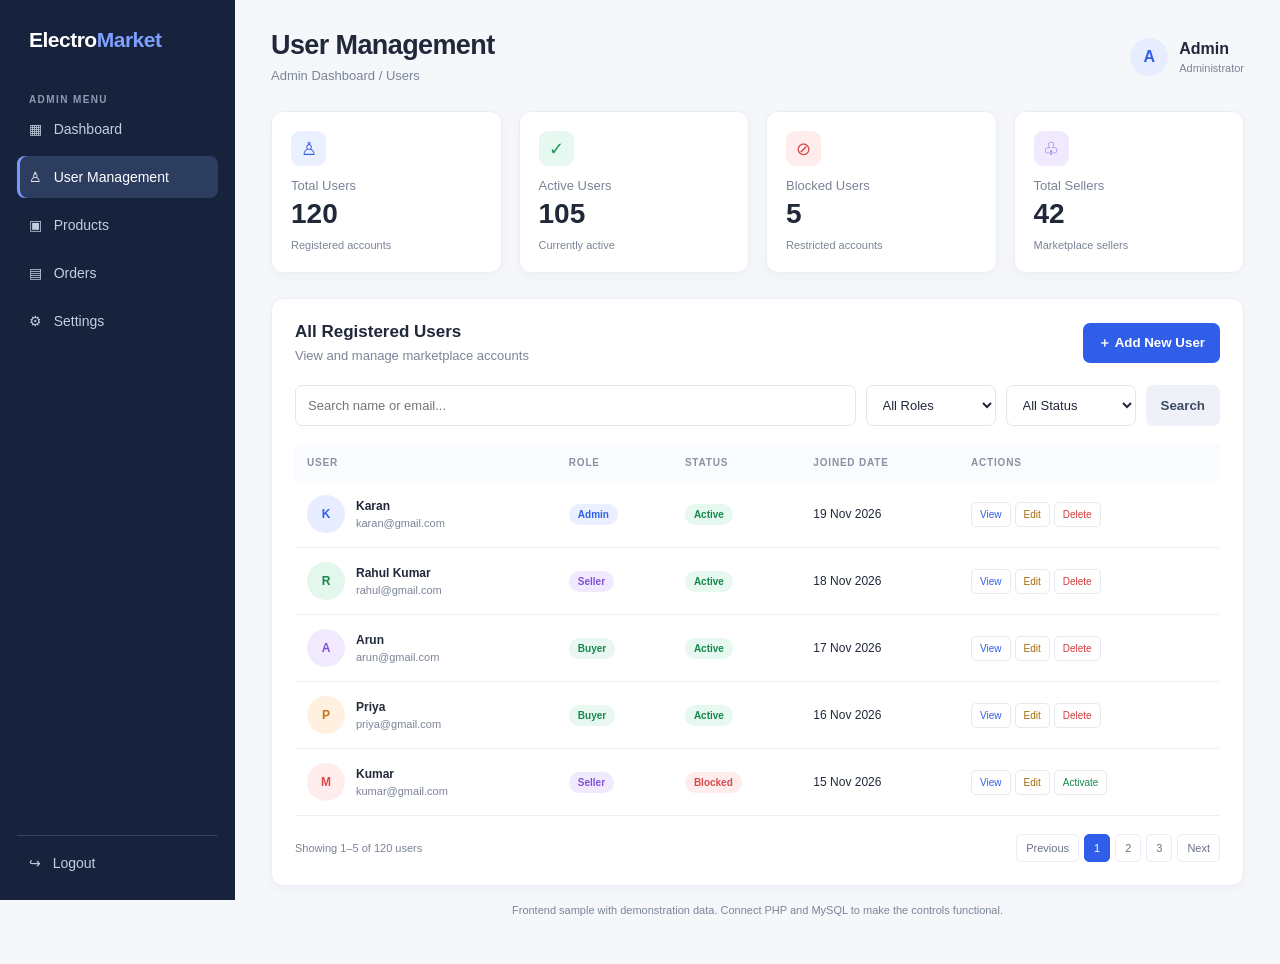
==== commit f2b3264a: "karanzy" ====
--- a/index.html
+++ b/index.html
@@ -3,137 +3,70 @@
 <head>
   <meta charset="UTF-8">
   <meta name="viewport" content="width=device-width, initial-scale=1.0">
-  <title>Budget Management | Personal Expense Tracker</title>
+  <title>User Management | Electronics Marketplace</title>
   <link rel="stylesheet" href="style.css">
 </head>
 <body>
-  <div class="app-shell">
+  <div class="layout">
     <aside class="sidebar">
-      <div class="brand"><span class="brand-icon">₹</span><span>SpendWise</span></div>
-      <p class="nav-label">WORKSPACE</p>
-      <nav>
-        <a href="#" class="nav-item"><span>▦</span> Dashboard</a>
-        <a href="#" class="nav-item"><span>↕</span> Transactions</a>
-        <a href="#" class="nav-item active"><span>◉</span> Budget Management</a>
-        <a href="#" class="nav-item"><span>▥</span> Reports</a>
-        <a href="#" class="nav-item"><span>⚙</span> Settings</a>
-      </nav>
-      <div class="sidebar-note">
-        <div class="note-icon">✦</div>
-        <strong>Small steps add up.</strong>
-        <p>Keep an eye on your spending and make your money work for you.</p>
-      </div>
-      <div class="profile">
-        <div class="avatar">AR</div>
-        <div><strong>Alex R.</strong><small>Personal account</small></div>
-        <span class="dots">•••</span>
-      </div>
+      <div class="brand">Electro<span>Market</span></div>
+      <p class="side-label">ADMIN MENU</p>
+      <a href="#" class="nav-link">▦ &nbsp; Dashboard</a>
+      <a href="#" class="nav-link active">♙ &nbsp; User Management</a>
+      <a href="#" class="nav-link">▣ &nbsp; Products</a>
+      <a href="#" class="nav-link">▤ &nbsp; Orders</a>
+      <a href="#" class="nav-link">⚙ &nbsp; Settings</a>
+      <div class="sidebar-bottom"><a href="#">↪ &nbsp; Logout</a></div>
     </aside>
 
-    <main class="main-content">
+    <main class="main">
       <header class="topbar">
-        <div class="breadcrumb">Workspace <span>/</span> <strong>Budget Management</strong></div>
-        <div class="top-actions"><span class="month-chip">November 2026⌄</span><button class="icon-button" aria-label="Notifications">♧<i></i></button></div>
+        <div>
+          <h1>User Management</h1>
+          <p class="muted">Admin Dashboard / Users</p>
+        </div>
+        <div class="admin-profile"><div class="avatar">A</div><div><strong>Admin</strong><small>Administrator</small></div></div>
       </header>
 
-      <section class="page-heading">
-        <div>
-          <p class="eyebrow">YOUR MONEY, IN CONTROL</p>
-          <h1>Budget management</h1>
-          <p class="subheading">Plan your spending, track your progress, and stay on top of your goals.</p>
-        </div>
-        <button class="primary-button" type="button">＋ Create budget</button>
+      <section class="stats">
+        <article class="stat-card"><div class="stat-icon blue">♙</div><p>Total Users</p><h2>120</h2><small>Registered accounts</small></article>
+        <article class="stat-card"><div class="stat-icon green">✓</div><p>Active Users</p><h2>105</h2><small>Currently active</small></article>
+        <article class="stat-card"><div class="stat-icon red">⊘</div><p>Blocked Users</p><h2>5</h2><small>Restricted accounts</small></article>
+        <article class="stat-card"><div class="stat-icon purple">♧</div><p>Total Sellers</p><h2>42</h2><small>Marketplace sellers</small></article>
       </section>
 
-      <section class="summary-grid">
-        <article class="summary-card total-card">
-          <div class="card-top"><span>Total monthly budget</span><span class="metric-icon purple">▣</span></div>
-          <div class="metric">₹20,000 <span class="trend neutral">This month</span></div>
-          <div class="metric-foot"><span class="mini-line purple-line">↗</span> Your planned spending limit</div>
-        </article>
-        <article class="summary-card">
-          <div class="card-top"><span>Total spent</span><span class="metric-icon orange">↗</span></div>
-          <div class="metric">₹12,500</div>
-          <div class="progress-track"><div class="progress-fill orange-fill" style="width:62.5%"></div></div>
-          <div class="metric-foot"><span class="orange-text">62.5%</span> of your budget used</div>
-        </article>
-        <article class="summary-card">
-          <div class="card-top"><span>Remaining balance</span><span class="metric-icon green">⌁</span></div>
-          <div class="metric">₹7,500</div>
-          <div class="progress-track"><div class="progress-fill green-fill" style="width:37.5%"></div></div>
-          <div class="metric-foot"><span class="green-text">37.5%</span> still available</div>
-        </article>
-        <article class="summary-card">
-          <div class="card-top"><span>Budget health</span><span class="metric-icon blue">♡</span></div>
-          <div class="metric health-metric">Looking good <span class="health-dot"></span></div>
-          <div class="metric-foot">You’re within your monthly limit</div>
-          <div class="health-decoration"><span></span><span></span><span></span><span></span><span></span><span></span><span></span><span></span></div>
-        </article>
+      <section class="content-card">
+        <div class="section-heading">
+          <div><h2>All Registered Users</h2><p class="muted">View and manage marketplace accounts</p></div>
+          <button class="btn btn-primary" type="button">＋ Add New User</button>
+        </div>
+
+        <div class="toolbar">
+          <input type="search" placeholder="Search name or email...">
+          <select aria-label="Filter by role">
+            <option>All Roles</option><option>Admin</option><option>Seller</option><option>Buyer</option>
+          </select>
+          <select aria-label="Filter by status">
+            <option>All Status</option><option>Active</option><option>Blocked</option>
+          </select>
+          <button class="btn btn-light" type="button">Search</button>
+        </div>
+
+        <div class="table-wrap">
+          <table>
+            <thead><tr><th>USER</th><th>ROLE</th><th>STATUS</th><th>JOINED DATE</th><th>ACTIONS</th></tr></thead>
+            <tbody>
+              <tr><td><div class="user-cell"><div class="avatar avatar-blue">K</div><div><strong>Karan</strong><small>karan@gmail.com</small></div></div></td><td><span class="role admin">Admin</span></td><td><span class="status active">Active</span></td><td>19 Nov 2026</td><td><button class="action view">View</button><button class="action edit">Edit</button><button class="action delete">Delete</button></td></tr>
+              <tr><td><div class="user-cell"><div class="avatar avatar-green">R</div><div><strong>Rahul Kumar</strong><small>rahul@gmail.com</small></div></div></td><td><span class="role seller">Seller</span></td><td><span class="status active">Active</span></td><td>18 Nov 2026</td><td><button class="action view">View</button><button class="action edit">Edit</button><button class="action delete">Delete</button></td></tr>
+              <tr><td><div class="user-cell"><div class="avatar avatar-purple">A</div><div><strong>Arun</strong><small>arun@gmail.com</small></div></div></td><td><span class="role buyer">Buyer</span></td><td><span class="status active">Active</span></td><td>17 Nov 2026</td><td><button class="action view">View</button><button class="action edit">Edit</button><button class="action delete">Delete</button></td></tr>
+              <tr><td><div class="user-cell"><div class="avatar avatar-orange">P</div><div><strong>Priya</strong><small>priya@gmail.com</small></div></div></td><td><span class="role buyer">Buyer</span></td><td><span class="status active">Active</span></td><td>16 Nov 2026</td><td><button class="action view">View</button><button class="action edit">Edit</button><button class="action delete">Delete</button></td></tr>
+              <tr><td><div class="user-cell"><div class="avatar avatar-red">M</div><div><strong>Kumar</strong><small>kumar@gmail.com</small></div></div></td><td><span class="role seller">Seller</span></td><td><span class="status blocked">Blocked</span></td><td>15 Nov 2026</td><td><button class="action view">View</button><button class="action edit">Edit</button><button class="action activate">Activate</button></td></tr>
+            </tbody>
+          </table>
+        </div>
+        <div class="table-footer"><span>Showing 1–5 of 120 users</span><div class="pagination"><button>Previous</button><button class="current">1</button><button>2</button><button>3</button><button>Next</button></div></div>
       </section>
-
-      <section class="content-grid">
-        <article class="panel budgets-panel">
-          <div class="panel-heading">
-            <div><h2>Category budgets</h2><p>Track each category against its spending limit.</p></div>
-            <button class="text-button" type="button">View all ↗</button>
-          </div>
-          <div class="budget-list">
-            <div class="budget-row">
-              <div class="category-icon food">♨</div>
-              <div class="budget-details"><div class="budget-title"><strong>Food & groceries</strong><span>₹3,500 <small>/ ₹5,000</small></span></div><div class="progress-track"><div class="progress-fill green-fill" style="width:70%"></div></div><div class="budget-foot"><span>70% used</span><span class="green-text">₹1,500 left</span></div></div>
-              <button class="more-button" aria-label="More options for food budget">•••</button>
-            </div>
-            <div class="budget-row">
-              <div class="category-icon travel">↗</div>
-              <div class="budget-details"><div class="budget-title"><strong>Transport</strong><span>₹1,800 <small>/ ₹3,000</small></span></div><div class="progress-track"><div class="progress-fill blue-fill" style="width:60%"></div></div><div class="budget-foot"><span>60% used</span><span class="green-text">₹1,200 left</span></div></div>
-              <button class="more-button" aria-label="More options for transport budget">•••</button>
-            </div>
-            <div class="budget-row">
-              <div class="category-icon shopping">◇</div>
-              <div class="budget-details"><div class="budget-title"><strong>Shopping</strong><span>₹4,200 <small>/ ₹4,000</small></span></div><div class="progress-track"><div class="progress-fill red-fill" style="width:100%"></div></div><div class="budget-foot"><span class="red-text">105% used</span><span class="red-text">₹200 over budget</span></div></div>
-              <button class="more-button" aria-label="More options for shopping budget">•••</button>
-            </div>
-            <div class="budget-row">
-              <div class="category-icon bills">▤</div>
-              <div class="budget-details"><div class="budget-title"><strong>Bills & utilities</strong><span>₹2,000 <small>/ ₹3,000</small></span></div><div class="progress-track"><div class="progress-fill purple-fill" style="width:66.7%"></div></div><div class="budget-foot"><span>66.7% used</span><span class="green-text">₹1,000 left</span></div></div>
-              <button class="more-button" aria-label="More options for bills budget">•••</button>
-            </div>
-            <div class="budget-row">
-              <div class="category-icon fun">✧</div>
-              <div class="budget-details"><div class="budget-title"><strong>Entertainment</strong><span>₹1,000 <small>/ ₹2,000</small></span></div><div class="progress-track"><div class="progress-fill pink-fill" style="width:50%"></div></div><div class="budget-foot"><span>50% used</span><span class="green-text">₹1,000 left</span></div></div>
-              <button class="more-button" aria-label="More options for entertainment budget">•••</button>
-            </div>
-          </div>
-          <div class="panel-footer"><span class="footer-dot"></span> Budget data shown is sample data for the project UI.</div>
-        </article>
-
-        <div class="right-column">
-          <article class="panel spending-panel">
-            <div class="panel-heading"><div><h2>Spending overview</h2><p>Where your money is going</p></div><button class="select-chip" type="button">This month⌄</button></div>
-            <div class="chart-wrap">
-              <div class="donut"><div class="donut-center"><strong>₹12,500</strong><span>Total spent</span></div></div>
-              <div class="legend">
-                <div><i class="legend-dot dot-food"></i><span>Food</span><strong>28%</strong></div>
-                <div><i class="legend-dot dot-shopping"></i><span>Shopping</span><strong>34%</strong></div>
-                <div><i class="legend-dot dot-bills"></i><span>Bills</span><strong>16%</strong></div>
-                <div><i class="legend-dot dot-travel"></i><span>Transport</span><strong>14%</strong></div>
-                <div><i class="legend-dot dot-other"></i><span>Other</span><strong>8%</strong></div>
-              </div>
-            </div>
-          </article>
-          <article class="alert-card">
-            <div class="alert-symbol">!</div>
-            <div><strong>Shopping budget exceeded</strong><p>You’ve spent ₹200 more than your shopping limit. Consider reviewing recent purchases.</p><a href="#">Review spending →</a></div>
-          </article>
-        </div>
-      </section>
-
-      <section class="panel tips-panel">
-        <div class="tips-icon">✦</div>
-        <div class="tips-copy"><h2>A little insight for you</h2><p>You’ve used 62.5% of your monthly budget. You’re on track overall, but your shopping category has crossed its limit.</p></div>
-        <div class="tips-stat"><span>Daily average</span><strong>₹625</strong><small>Based on this month’s sample spending</small></div>
-      </section>
-      <footer>SpendWise <span>•</span> Personal Expense Tracker <span class="footer-right">Budget Management Module · Demo UI</span></footer>
+      <p class="footnote">Frontend sample with demonstration data. Connect PHP and MySQL to make the controls functional.</p>
     </main>
   </div>
 </body>
--- a/style.css
+++ b/style.css
@@ -1,119 +1,74 @@
-@import url('https://fonts.googleapis.com/css2?family=DM+Sans:wght@400;500;600;700&family=Manrope:wght@400;500;600;700;800&display=swap');
-
+* { box-sizing: border-box; }
 :root {
-  --ink: #20243a;
-  --muted: #85899d;
-  --line: #ececf3;
-  --surface: #ffffff;
-  --page: #f7f8fc;
-  --purple: #7564e8;
-  --green: #24a879;
-  --orange: #f2a34a;
-  --red: #e65f72;
+  --primary: #315ee8; --ink: #20283a; --muted: #7b8497;
+  --line: #e9edf4; --page: #f5f7fb; --white: #fff;
 }
-* { box-sizing: border-box; }
-body { margin: 0; background: var(--page); color: var(--ink); font-family: 'DM Sans', sans-serif; font-size: 14px; }
-button { font: inherit; cursor: pointer; }
-.app-shell { min-height: 100vh; display: flex; }
-.sidebar { width: 238px; background: #fff; border-right: 1px solid var(--line); padding: 27px 17px 18px; display: flex; flex-direction: column; flex-shrink: 0; }
-.brand { display: flex; align-items: center; gap: 10px; padding: 0 10px; font-family: Manrope, sans-serif; font-size: 19px; font-weight: 800; letter-spacing: -.6px; }
-.brand-icon { display: grid; place-items: center; width: 33px; height: 33px; border-radius: 11px; color: #fff; background: linear-gradient(135deg, #8a79f1, #6254d9); font-size: 20px; }
-.nav-label { margin: 42px 12px 13px; color: #a2a5b5; font-size: 10px; font-weight: 700; letter-spacing: 1.5px; }
-nav { display: grid; gap: 7px; }
-.nav-item { display: flex; align-items: center; gap: 13px; color: #85899c; text-decoration: none; padding: 12px 13px; border-radius: 10px; font-size: 13px; font-weight: 600; }
-.nav-item span { width: 19px; text-align: center; font-size: 17px; }
-.nav-item.active { color: #6d5de0; background: #f0edff; }
-.sidebar-note { margin-top: auto; margin-bottom: 25px; padding: 17px 15px; border-radius: 13px; background: linear-gradient(145deg, #f5f2ff, #fbfaff); border: 1px solid #eeeaff; }
-.note-icon { display: grid; place-items: center; width: 29px; height: 29px; border-radius: 9px; background: #e6e0ff; color: #6f5bdf; margin-bottom: 12px; font-size: 16px; }
-.sidebar-note strong { font-size: 12px; }
-.sidebar-note p { margin: 7px 0 0; font-size: 11px; line-height: 1.65; color: #85839b; }
-.profile { display: flex; align-items: center; gap: 10px; padding: 15px 4px 0; border-top: 1px solid var(--line); }
-.avatar { width: 35px; height: 35px; display: grid; place-items: center; background: #e9e5ff; color: #6557d4; border-radius: 50%; font-weight: 700; font-size: 11px; }
-.profile strong, .profile small { display: block; }
-.profile strong { font-size: 12px; }
-.profile small { color: #9295a7; font-size: 10px; margin-top: 4px; }
-.dots { margin-left: auto; color: #9a9daf; letter-spacing: 1px; }
-.main-content { min-width: 0; flex: 1; padding: 0 38px 22px; max-width: 1700px; margin: 0 auto; }
-.topbar { height: 76px; display: flex; justify-content: space-between; align-items: center; border-bottom: 1px solid #edecf4; }
-.breadcrumb { color: #9a9caf; font-size: 12px; }
-.breadcrumb span { margin: 0 9px; color: #c8c9d4; }
-.breadcrumb strong { color: #555a70; font-weight: 600; }
-.top-actions { display: flex; align-items: center; gap: 15px; }
-.month-chip, .select-chip { border: 1px solid #e9e9f1; background: #fff; color: #5f6378; padding: 10px 12px; border-radius: 9px; font-size: 11px; font-weight: 600; }
-.icon-button { position: relative; background: #fff; border: 1px solid #e9e9f1; border-radius: 10px; width: 37px; height: 37px; color: #74788d; font-size: 17px; }
-.icon-button i { position: absolute; top: 7px; right: 8px; width: 6px; height: 6px; border-radius: 50%; background: #ed7184; border: 1px solid #fff; }
-.page-heading { display: flex; justify-content: space-between; align-items: center; padding: 31px 0 25px; gap: 20px; }
-.eyebrow { font-size: 9px; font-weight: 700; letter-spacing: 1.7px; color: #8b7ce7; margin: 0 0 8px; }
-h1, h2, p { margin-top: 0; }
-h1 { font-family: Manrope, sans-serif; font-size: clamp(23px, 2.1vw, 30px); letter-spacing: -1px; margin-bottom: 7px; font-weight: 800; }
-.subheading { color: #8b8fa2; margin: 0; font-size: 12px; }
-.primary-button { border: 0; border-radius: 9px; padding: 12px 17px; background: #7161df; color: #fff; box-shadow: 0 6px 13px #7161df26; font-size: 12px; font-weight: 700; white-space: nowrap; }
-.summary-grid { display: grid; grid-template-columns: repeat(4, minmax(0, 1fr)); gap: 16px; }
-.summary-card, .panel { background: var(--surface); border: 1px solid #eeeef5; border-radius: 13px; box-shadow: 0 3px 12px #252b4a04; }
-.summary-card { padding: 19px 18px 17px; min-height: 142px; position: relative; overflow: hidden; }
-.card-top { display: flex; justify-content: space-between; align-items: center; color: #85899d; font-size: 11px; font-weight: 600; gap: 5px; }
-.metric-icon { width: 30px; height: 30px; display: grid; place-items: center; border-radius: 9px; font-size: 16px; flex-shrink: 0; }
-.purple { color: #7766e4; background: #f0edff; }.orange { color: #e69b40; background: #fff3e4; }.green { color: #1ca777; background: #e4f8ef; }.blue { color: #5e9ce5; background: #eaf3ff; }
-.metric { font-family: Manrope, sans-serif; font-weight: 800; font-size: 24px; letter-spacing: -.8px; margin: 13px 0 12px; white-space: nowrap; }
-.trend { font: 500 9px 'DM Sans', sans-serif; letter-spacing: 0; color: #9a9caf; margin-left: 4px; }
-.metric-foot { display: flex; align-items: center; gap: 6px; color: #9a9caf; font-size: 10px; }
-.mini-line { font-size: 13px; font-weight: 700; }
-.purple-line { color: #7869e5; }.orange-text { color: #e69a3f; font-weight: 700; }.green-text { color: #1ca777 !important; }.red-text { color: #e15e72 !important; }
-.progress-track { height: 6px; background: #f0f1f6; border-radius: 99px; overflow: hidden; }
-.summary-card .progress-track { margin: 0 0 9px; }
-.progress-fill { height: 100%; border-radius: inherit; }
-.orange-fill { background: #f0a34c; }.green-fill { background: #2ab486; }.blue-fill { background: #65a5ee; }.red-fill { background: #e66b7c; }.purple-fill { background: #8979ed; }.pink-fill { background: #e78cb7; }
-.health-metric { font-size: 18px; margin-top: 17px; letter-spacing: -.5px; }
-.health-dot { width: 7px; height: 7px; background: #25b785; border-radius: 50%; display: inline-block; margin-left: 3px; }
-.health-decoration { display: flex; align-items: end; gap: 3px; height: 15px; position: absolute; right: 18px; bottom: 17px; opacity: .6; }
-.health-decoration span { width: 4px; border-radius: 3px; background: #9bdcc4; height: 7px; }.health-decoration span:nth-child(2n) { height: 12px; }.health-decoration span:nth-child(3n) { height: 10px; }
-.content-grid { display: grid; grid-template-columns: minmax(0, 1.45fr) minmax(300px, .9fr); gap: 17px; margin-top: 19px; }
-.panel { padding: 22px 22px 0; min-width: 0; }
-.panel-heading { display: flex; justify-content: space-between; align-items: flex-start; gap: 12px; }
-.panel-heading h2, .tips-copy h2 { font-family: Manrope, sans-serif; font-size: 15px; letter-spacing: -.3px; margin-bottom: 6px; }
-.panel-heading p { font-size: 11px; color: #9699aa; margin-bottom: 0; }
-.text-button { border: 0; background: transparent; color: #7262df; font-size: 11px; font-weight: 700; padding: 5px 0; white-space: nowrap; }
-.budget-list { margin-top: 12px; }
-.budget-row { display: flex; align-items: center; gap: 12px; padding: 15px 0; border-bottom: 1px solid #f0f0f5; }
-.category-icon { width: 37px; height: 37px; border-radius: 11px; display: grid; place-items: center; font-size: 18px; flex-shrink: 0; }
-.food { color: #e89c46; background: #fff3e4; }.travel { color: #559ce6; background: #eaf4ff; }.shopping { color: #d86fa3; background: #fff0f7; }.bills { color: #7d6de5; background: #f0edff; }.fun { color: #20a982; background: #e7f8f1; }
-.budget-details { flex: 1; min-width: 0; }
-.budget-title { display: flex; justify-content: space-between; align-items: baseline; gap: 8px; margin-bottom: 9px; }
-.budget-title strong { font-size: 11px; font-weight: 700; }
-.budget-title > span { font-size: 11px; font-weight: 700; white-space: nowrap; }
-.budget-title small { color: #9b9eaf; font-size: 10px; font-weight: 500; }
-.budget-foot { display: flex; justify-content: space-between; gap: 8px; font-size: 9px; color: #9a9daf; margin-top: 7px; }
-.more-button { border: 0; background: transparent; color: #b0b2c0; letter-spacing: 1px; font-size: 12px; align-self: flex-start; padding: 4px 0 4px 5px; }
-.panel-footer { display: flex; align-items: center; gap: 7px; color: #a2a5b5; font-size: 9px; padding: 14px 0; }
-.footer-dot { width: 5px; height: 5px; border-radius: 50%; background: #b2a8f5; }
-.right-column { display: flex; flex-direction: column; gap: 17px; }
-.spending-panel { padding-bottom: 19px; }
-.select-chip { padding: 8px 9px; font-size: 10px; }
-.chart-wrap { display: flex; align-items: center; justify-content: center; gap: 22px; padding: 27px 0 14px; }
-.donut { width: 150px; height: 150px; border-radius: 50%; background: conic-gradient(#e6a04b 0 28%, #df7baa 28% 62%, #8979ed 62% 78%, #66a8ed 78% 92%, #37b88b 92% 100%); display: grid; place-items: center; flex-shrink: 0; transform: rotate(-90deg); }
-.donut-center { width: 105px; height: 105px; border-radius: 50%; background: #fff; display: flex; flex-direction: column; align-items: center; justify-content: center; transform: rotate(90deg); }
-.donut-center strong { font-family: Manrope, sans-serif; font-size: 17px; letter-spacing: -.5px; }
-.donut-center span { color: #9a9daf; font-size: 10px; margin-top: 4px; }
-.legend { display: grid; gap: 13px; min-width: 110px; flex: 1; }
-.legend > div { display: grid; grid-template-columns: 8px 1fr auto; align-items: center; gap: 7px; font-size: 10px; color: #8b8fa1; }
-.legend strong { color: #555a70; font-size: 10px; }
-.legend-dot { width: 7px; height: 7px; border-radius: 50%; }.dot-food { background: #e6a04b; }.dot-shopping { background: #df7baa; }.dot-bills { background: #8979ed; }.dot-travel { background: #66a8ed; }.dot-other { background: #37b88b; }
-.alert-card { display: flex; gap: 12px; padding: 17px 17px; background: #fff8f0; border: 1px solid #ffecd7; border-radius: 13px; }
-.alert-symbol { width: 28px; height: 28px; border-radius: 9px; background: #ffebd2; color: #d98b32; display: grid; place-items: center; font-weight: 800; flex-shrink: 0; }
-.alert-card strong { font-size: 11px; }
-.alert-card p { color: #9a8b7d; font-size: 10px; line-height: 1.6; margin: 6px 0 8px; }
-.alert-card a { color: #c27b29; text-decoration: none; font-size: 10px; font-weight: 700; }
-.tips-panel { margin-top: 18px; padding: 18px 22px; display: flex; align-items: center; gap: 14px; }
-.tips-icon { display: grid; place-items: center; width: 38px; height: 38px; border-radius: 12px; background: #f0edff; color: #7564e8; font-size: 18px; flex-shrink: 0; }
-.tips-copy { flex: 1; }
-.tips-copy h2 { font-size: 13px; margin-bottom: 5px; }
-.tips-copy p { color: #8f93a5; font-size: 10px; margin: 0; line-height: 1.6; }
-.tips-stat { padding-left: 22px; border-left: 1px solid var(--line); display: flex; flex-direction: column; gap: 4px; min-width: 150px; }
-.tips-stat span, .tips-stat small { color: #989bad; font-size: 9px; }.tips-stat strong { font-family: Manrope, sans-serif; font-size: 18px; }
-footer { display: flex; gap: 8px; align-items: center; padding: 22px 2px 0; color: #a3a6b5; font-size: 9px; }
-footer > span { color: #cbcbd5; }.footer-right { margin-left: auto; }
-
-@media (min-width: 1500px) { .main-content { padding-left: 48px; padding-right: 48px; } .summary-card { min-height: 153px; padding: 22px; } .content-grid { grid-template-columns: minmax(0, 1.35fr) minmax(370px, .9fr); } }
-@media (max-width: 1150px) { .sidebar { width: 205px; }.main-content { padding-left: 24px; padding-right: 24px; }.summary-grid { grid-template-columns: repeat(2, minmax(0, 1fr)); }.content-grid { grid-template-columns: minmax(0, 1fr); }.right-column { display: grid; grid-template-columns: minmax(0, 1fr) minmax(250px, .8fr); align-items: stretch; }.chart-wrap { gap: 16px; }.donut { width: 130px; height: 130px; }.donut-center { width: 91px; height: 91px; }.donut-center strong { font-size: 15px; } }
-@media (max-width: 760px) { .sidebar { width: 65px; padding: 20px 9px; align-items: center; }.brand { padding: 0; }.brand > span:last-child, .nav-label, .nav-item:not(.active), .nav-item.active { font-size: 0; }.brand-icon { flex-shrink: 0; }.sidebar nav { margin-top: 38px; width: 100%; }.nav-item { padding: 12px 0; justify-content: center; }.nav-item span { font-size: 18px; }.sidebar-note, .profile > div:not(.avatar), .dots { display: none; }.profile { margin-top: auto; border: 0; }.main-content { padding: 0 16px 20px; }.topbar { height: 63px; }.breadcrumb { font-size: 10px; }.top-actions { gap: 7px; }.month-chip { font-size: 9px; padding: 9px 7px; }.icon-button { width: 32px; height: 32px; }.page-heading { align-items: flex-start; flex-direction: column; padding: 25px 0 20px; }.primary-button { width: 100%; }.summary-grid { gap: 10px; }.summary-card { padding: 14px 12px; min-height: 130px; }.card-top { font-size: 10px; }.metric { font-size: 21px; }.health-metric { font-size: 16px; }.content-grid { margin-top: 13px; gap: 13px; }.panel { padding: 17px 13px 0; }.budget-row { gap: 8px; }.category-icon { width: 32px; height: 32px; }.budget-title { align-items: flex-start; flex-direction: column; gap: 5px; }.budget-title strong { font-size: 10px; }.budget-title > span { font-size: 10px; }.budget-foot { font-size: 8px; }.right-column { grid-template-columns: minmax(0, 1fr); }.chart-wrap { gap: 20px; }.donut { width: 145px; height: 145px; }.donut-center { width: 101px; height: 101px; }.tips-panel { align-items: flex-start; flex-wrap: wrap; padding: 15px; }.tips-copy { min-width: calc(100% - 55px); }.tips-stat { margin-left: 52px; padding-left: 0; border: 0; }.footer-right { display: none; } }
-@media (max-width: 390px) { .summary-grid { grid-template-columns: 1fr; }.summary-card { min-height: 120px; }.budget-title { flex-direction: row; flex-wrap: wrap; }.chart-wrap { gap: 12px; }.donut { width: 125px; height: 125px; }.donut-center { width: 87px; height: 87px; }.donut-center strong { font-size: 13px; }.legend { min-width: 95px; } }
+body { margin: 0; font-family: Inter, Arial, sans-serif; color: var(--ink); background: var(--page); }
+.layout { min-height: 100vh; }
+.sidebar { width: 235px; background: #17233d; color: #fff; position: fixed; inset: 0 auto 0 0; padding: 28px 17px; display: flex; flex-direction: column; }
+.brand { font-size: 21px; font-weight: 800; padding: 0 12px 42px; letter-spacing: -.5px; }
+.brand span { color: #7ea0ff; }
+.side-label { color: #8e9ab3; font-size: 10px; font-weight: 700; letter-spacing: 1.4px; padding: 0 12px; }
+.nav-link { color: #c4cde0; text-decoration: none; padding: 13px 12px; border-radius: 8px; margin: 3px 0; font-size: 14px; }
+.nav-link:hover, .nav-link.active { color: #fff; background: #2c3d60; }
+.nav-link.active { box-shadow: inset 3px 0 #7698ff; }
+.sidebar-bottom { margin-top: auto; border-top: 1px solid #34415b; padding: 18px 12px 0; }
+.sidebar-bottom a { color: #c4cde0; text-decoration: none; font-size: 14px; }
+.main { margin-left: 235px; padding: 30px 36px; max-width: 1600px; }
+.topbar { display: flex; justify-content: space-between; align-items: center; gap: 18px; margin-bottom: 28px; }
+h1 { font-size: 27px; margin: 0 0 7px; letter-spacing: -.6px; }
+h2 { font-size: 17px; margin: 0 0 6px; }
+p { margin: 0; }
+.muted, small { color: var(--muted); }
+.muted { font-size: 13px; }
+.admin-profile, .user-cell { display: flex; align-items: center; gap: 11px; }
+.admin-profile small, .user-cell small { display: block; font-size: 11px; margin-top: 4px; }
+.avatar { width: 38px; height: 38px; border-radius: 50%; display: grid; place-items: center; font-weight: 700; background: #e7edff; color: #315ee8; flex: 0 0 auto; }
+.stats { display: grid; grid-template-columns: repeat(4, minmax(0, 1fr)); gap: 17px; margin-bottom: 25px; }
+.stat-card, .content-card { background: var(--white); border: 1px solid var(--line); border-radius: 12px; box-shadow: 0 3px 12px #1c2c4a08; }
+.stat-card { padding: 19px; }
+.stat-card p { color: var(--muted); font-size: 13px; margin: 12px 0 5px; }
+.stat-card h2 { font-size: 28px; margin: 0 0 5px; }
+.stat-card small { font-size: 11px; }
+.stat-icon { width: 35px; height: 35px; border-radius: 9px; display: grid; place-items: center; font-size: 18px; }
+.blue { background: #eaf0ff; color: #315ee8; } .green { background: #e6f8ef; color: #19975b; }
+.red { background: #ffeded; color: #d94b4b; } .purple { background: #f1eaff; color: #8051d6; }
+.content-card { padding: 23px; }
+.section-heading { display: flex; justify-content: space-between; align-items: center; gap: 15px; margin-bottom: 22px; }
+.btn { border: 0; border-radius: 7px; padding: 11px 15px; font-weight: 600; cursor: pointer; }
+.btn-primary { color: white; background: var(--primary); }
+.btn-light { color: #3d4a62; background: #eef1f7; }
+.toolbar { display: flex; gap: 10px; margin-bottom: 18px; }
+input, select { border: 1px solid #e1e6ef; background: white; color: var(--ink); border-radius: 7px; padding: 11px 12px; font: inherit; font-size: 13px; }
+input { flex: 1; min-width: 170px; } select { min-width: 130px; }
+.table-wrap { overflow-x: auto; }
+table { width: 100%; border-collapse: collapse; min-width: 750px; }
+th { color: #8992a3; font-size: 10px; letter-spacing: .8px; text-align: left; background: #fafbfe; padding: 13px 12px; }
+td { padding: 14px 12px; border-bottom: 1px solid #edf0f5; font-size: 12px; white-space: nowrap; }
+.user-cell strong { font-size: 12px; }
+.avatar-blue { background: #e7edff; color: #315ee8; } .avatar-green { background: #e4f7ec; color: #16884e; }
+.avatar-purple { background: #f1eaff; color: #8051d6; } .avatar-orange { background: #fff0df; color: #c47719; }
+.avatar-red { background: #ffeded; color: #d94b4b; }
+.role, .status { display: inline-block; border-radius: 20px; padding: 5px 9px; font-size: 10px; font-weight: 700; }
+.role.admin { background: #eaf0ff; color: #315ee8; } .role.seller { background: #f1eaff; color: #8051d6; }
+.role.buyer { background: #e8f7ef; color: #16884e; } .status.active { background: #e6f8ef; color: #16884e; }
+.status.blocked { background: #ffeded; color: #d94b4b; }
+.action { border: 1px solid #e5e9f0; background: white; border-radius: 5px; padding: 6px 8px; margin-right: 4px; font-size: 10px; cursor: pointer; }
+.action.view { color: #315ee8; } .action.edit { color: #a36a0b; } .action.delete { color: #d33d3d; }
+.action.activate { color: #16884e; }
+.table-footer { display: flex; justify-content: space-between; align-items: center; gap: 12px; padding-top: 18px; color: var(--muted); font-size: 11px; }
+.pagination { display: flex; gap: 5px; }
+.pagination button { border: 1px solid var(--line); background: white; border-radius: 5px; padding: 7px 9px; color: #667085; font-size: 11px; }
+.pagination button.current { background: var(--primary); border-color: var(--primary); color: white; }
+.footnote { color: var(--muted); font-size: 11px; text-align: center; padding: 18px; }
+@media (max-width: 1050px) { .sidebar { width: 195px; } .main { margin-left: 195px; padding: 25px 20px; } .stats { grid-template-columns: repeat(2,1fr); } .toolbar { flex-wrap: wrap; } }
+@media (max-width: 650px) {
+  .sidebar { position: static; width: 100%; min-height: auto; padding: 15px; }
+  .brand { padding: 0 8px 12px; } .side-label, .sidebar-bottom { display: none; }
+  .nav-link { display: inline-block; padding: 9px; font-size: 12px; }
+  .main { margin-left: 0; padding: 20px 13px; }
+  .topbar { align-items: flex-start; } h1 { font-size: 22px; }
+  .stats { gap: 10px; } .stat-card { padding: 13px; }
+  .content-card { padding: 14px; } .section-heading { align-items: flex-start; flex-direction: column; }
+  .toolbar > * { width: 100%; } .table-footer { align-items: flex-start; flex-direction: column; }
+}
